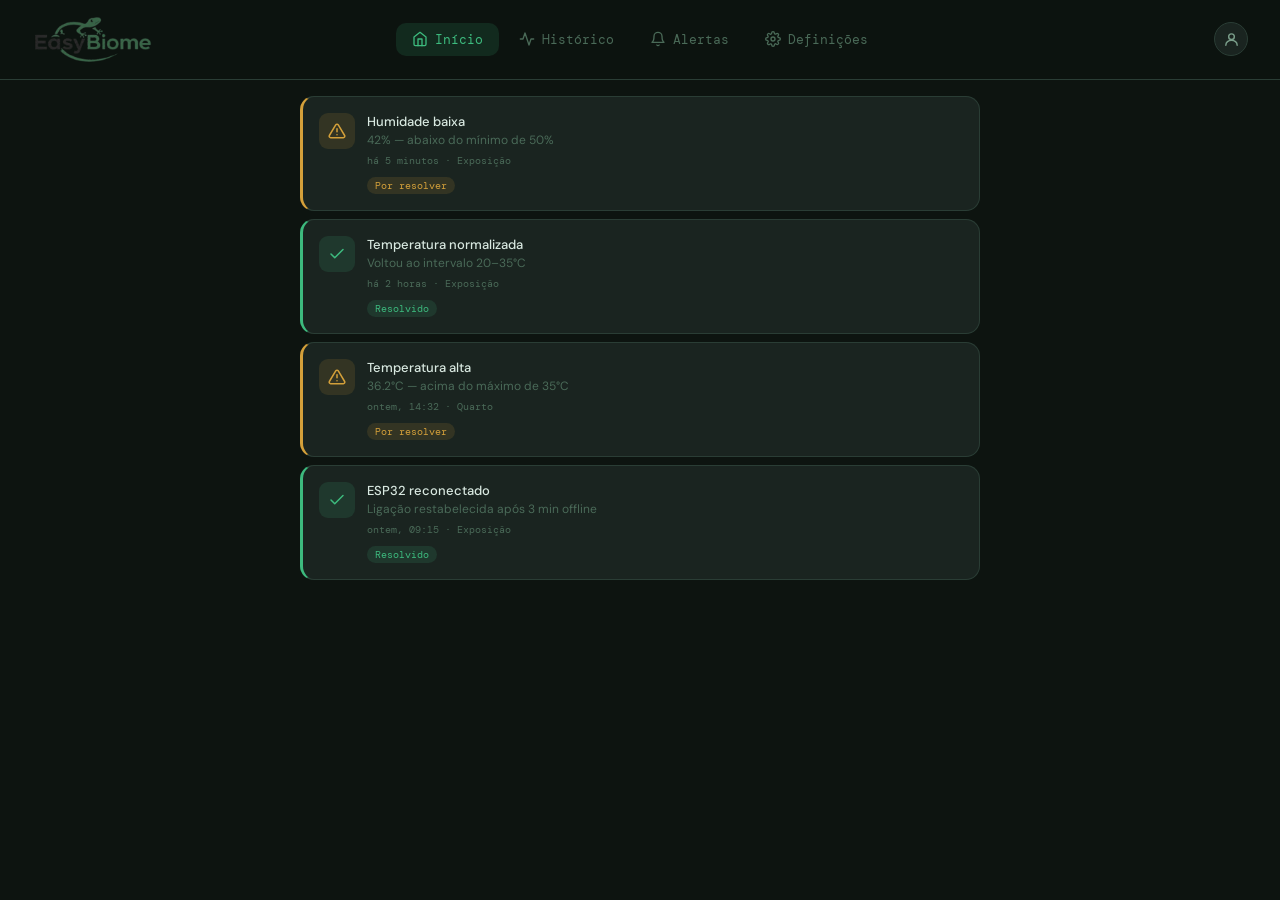
==== alertas.html @ 758a961c "top bar correta" ====
<!DOCTYPE html>
<html lang="pt">

<head>
  <meta charset="UTF-8" />
  <meta name="viewport" content="width=device-width, initial-scale=1.0, viewport-fit=cover" />
  <title>EasyBiome — Alertas</title>
  <link
    href="https://fonts.googleapis.com/css2?family=DM+Mono:wght@400;500&family=DM+Sans:ital,wght@0,300;0,400;0,500;1,300&display=swap"
    rel="stylesheet" />
  <link rel="stylesheet" href="css/style.css" />
</head>

<body>

  <nav class="desktop-topbar">
    <a class="top-logo" href="index.html">
      <div class="logo-box">
        <img src="imagens/logotipo.png" alt="EasyBiome Logo">
      </div>
    </a>
    <div class="desktop-topbar-links">
      <a class="desktop-nav-link active" href="index.html">
        <svg viewBox="0 0 24 24" fill="none" stroke="currentColor" stroke-width="2" stroke-linecap="round"
          stroke-linejoin="round">
          <path d="M3 9l9-7 9 7v11a2 2 0 0 1-2 2H5a2 2 0 0 1-2-2z" />
          <polyline points="9 22 9 12 15 12 15 22" />
        </svg>
        Início
      </a>
      <a class="desktop-nav-link" href="historico.html">
        <svg viewBox="0 0 24 24" fill="none" stroke="currentColor" stroke-width="2" stroke-linecap="round"
          stroke-linejoin="round">
          <polyline points="22 12 18 12 15 21 9 3 6 12 2 12" />
        </svg>
        Histórico
      </a>
      <a class="desktop-nav-link" href="alertas.html">
        <svg viewBox="0 0 24 24" fill="none" stroke="currentColor" stroke-width="2" stroke-linecap="round"
          stroke-linejoin="round">
          <path d="M18 8A6 6 0 0 0 6 8c0 7-3 9-3 9h18s-3-2-3-9" />
          <path d="M13.73 21a2 2 0 0 1-3.46 0" />
        </svg>
        Alertas
      </a>
      <a class="desktop-nav-link" href="definicoes.html">
        <svg viewBox="0 0 24 24" fill="none" stroke="currentColor" stroke-width="2" stroke-linecap="round"
          stroke-linejoin="round">
          <circle cx="12" cy="12" r="3" />
          <path
            d="M19.4 15a1.65 1.65 0 0 0 .33 1.82l.06.06a2 2 0 0 1-2.83 2.83l-.06-.06a1.65 1.65 0 0 0-1.82-.33 1.65 1.65 0 0 0-1 1.51V21a2 2 0 0 1-4 0v-.09A1.65 1.65 0 0 0 9 19.4a1.65 1.65 0 0 0-1.82.33l-.06.06a2 2 0 0 1-2.83-2.83l.06-.06A1.65 1.65 0 0 0 4.68 15a1.65 1.65 0 0 0-1.51-1H3a2 2 0 0 1 0-4h.09A1.65 1.65 0 0 0 4.6 9a1.65 1.65 0 0 0-.33-1.82l-.06-.06a2 2 0 0 1 2.83-2.83l.06.06A1.65 1.65 0 0 0 9 4.68a1.65 1.65 0 0 0 1-1.51V3a2 2 0 0 1 4 0v.09a1.65 1.65 0 0 0 1 1.51 1.65 1.65 0 0 0 1.82-.33l.06-.06a2 2 0 0 1 2.83 2.83l-.06.06A1.65 1.65 0 0 0 19.4 9a1.65 1.65 0 0 0 1.51 1H21a2 2 0 0 1 0 4h-.09a1.65 1.65 0 0 0-1.51 1z" />
        </svg>
        Definições
      </a>
    </div>
    <div class="icon-btn">
      <svg viewBox="0 0 24 24" fill="none" stroke="currentColor" stroke-width="2" stroke-linecap="round"
        stroke-linejoin="round">
        <circle cx="12" cy="8" r="4" />
        <path d="M4 20c0-4 3.6-7 8-7s8 3 8 7" />
      </svg>
    </div>
  </nav>

  <div class="page">
    <div class="top-bar">
      <a class="top-logo" href="index.html">
        <div class="logo-box">
          <img src="imagens/logotipo.png" alt="EasyBiome Logo">
        </div>
      </a>

      <div class="top-bar-title">EasyBiome</div>
      
      <button class="icon-btn" onclick="openTerrarioPicker()" aria-label="Trocar terrário">
        <svg viewBox="0 0 24 24" fill="none" stroke="currentColor" stroke-width="2" stroke-linecap="round"
          stroke-linejoin="round">
          <path d="M16 3h5v5M21 3l-7 7" />
          <path d="M8 21H3v-5M3 21l7-7" />
          <path d="M21 16v5h-5M21 21l-7-7" />
          <path d="M3 8V3h5M3 3l7 7" />
        </svg>
      </button>
    </div>

    <div class="alert-list">
      <div class="alert-row unread">
        <div class="alert-icon warn-bg"><svg viewBox="0 0 24 24" fill="none" stroke="currentColor" stroke-width="2"
            stroke-linecap="round" stroke-linejoin="round">
            <path d="M10.29 3.86L1.82 18a2 2 0 0 0 1.71 3h16.94a2 2 0 0 0 1.71-3L13.71 3.86a2 2 0 0 0-3.42 0z" />
            <line x1="12" y1="9" x2="12" y2="13" />
            <line x1="12" y1="17" x2="12.01" y2="17" />
          </svg></div>
        <div class="alert-body">
          <div class="alert-title">Humidade baixa</div>
          <div class="alert-desc">42% — abaixo do mínimo de 50%</div>
          <div class="alert-time">há 5 minutos · Exposição</div>
          <div style="margin-top:6px"><span class="alert-badge unresolved">Por resolver</span></div>
        </div>
      </div>
      <div class="alert-row ok">
        <div class="alert-icon ok-bg"><svg viewBox="0 0 24 24" fill="none" stroke="currentColor" stroke-width="2"
            stroke-linecap="round" stroke-linejoin="round">
            <polyline points="20 6 9 17 4 12" />
          </svg></div>
        <div class="alert-body">
          <div class="alert-title">Temperatura normalizada</div>
          <div class="alert-desc">Voltou ao intervalo 20–35°C</div>
          <div class="alert-time">há 2 horas · Exposição</div>
          <div style="margin-top:6px"><span class="alert-badge resolved">Resolvido</span></div>
        </div>
      </div>
      <div class="alert-row unread">
        <div class="alert-icon warn-bg"><svg viewBox="0 0 24 24" fill="none" stroke="currentColor" stroke-width="2"
            stroke-linecap="round" stroke-linejoin="round">
            <path d="M10.29 3.86L1.82 18a2 2 0 0 0 1.71 3h16.94a2 2 0 0 0 1.71-3L13.71 3.86a2 2 0 0 0-3.42 0z" />
            <line x1="12" y1="9" x2="12" y2="13" />
            <line x1="12" y1="17" x2="12.01" y2="17" />
          </svg></div>
        <div class="alert-body">
          <div class="alert-title">Temperatura alta</div>
          <div class="alert-desc">36.2°C — acima do máximo de 35°C</div>
          <div class="alert-time">ontem, 14:32 · Quarto</div>
          <div style="margin-top:6px"><span class="alert-badge unresolved">Por resolver</span></div>
        </div>
      </div>
      <div class="alert-row ok">
        <div class="alert-icon ok-bg"><svg viewBox="0 0 24 24" fill="none" stroke="currentColor" stroke-width="2"
            stroke-linecap="round" stroke-linejoin="round">
            <polyline points="20 6 9 17 4 12" />
          </svg></div>
        <div class="alert-body">
          <div class="alert-title">ESP32 reconectado</div>
          <div class="alert-desc">Ligação restabelecida após 3 min offline</div>
          <div class="alert-time">ontem, 09:15 · Exposição</div>
          <div style="margin-top:6px"><span class="alert-badge resolved">Resolvido</span></div>
        </div>
      </div>
    </div>
  </div>

  <!-- Picker bottom sheet (partilhado) -->
  <div class="picker-overlay" id="picker-overlay" onclick="closeTerrarioPicker(event)">
    <div class="picker-sheet">
      <div class="picker-handle"></div>
      <div class="sel-label" style="padding:0 0 12px">Os meus terrários</div>
      <div class="picker-list" id="picker-list"></div>
      <button class="picker-add" onclick="addTerrario()">
        <svg width="14" height="14" viewBox="0 0 24 24" fill="none" stroke="currentColor" stroke-width="2.5"
          stroke-linecap="round">
          <line x1="12" y1="5" x2="12" y2="19" />
          <line x1="5" y1="12" x2="19" y2="12" />
        </svg>
        Novo terrário
      </button>
    </div>
  </div>

  <nav class="bottom-nav">
    <a class="bnav-item" href="index.html">
      <svg viewBox="0 0 24 24" fill="none" stroke="currentColor" stroke-width="2" stroke-linecap="round"
        stroke-linejoin="round">
        <path d="M3 9l9-7 9 7v11a2 2 0 0 1-2 2H5a2 2 0 0 1-2-2z" />
        <polyline points="9 22 9 12 15 12 15 22" />
      </svg>
      Início
    </a>
    <a class="bnav-item" href="historico.html">
      <svg viewBox="0 0 24 24" fill="none" stroke="currentColor" stroke-width="2" stroke-linecap="round"
        stroke-linejoin="round">
        <polyline points="22 12 18 12 15 21 9 3 6 12 2 12" />
      </svg>
      Histórico
    </a>
    <a class="bnav-item active" href="alertas.html">
      <svg viewBox="0 0 24 24" fill="none" stroke="currentColor" stroke-width="2" stroke-linecap="round"
        stroke-linejoin="round">
        <path d="M18 8A6 6 0 0 0 6 8c0 7-3 9-3 9h18s-3-2-3-9" />
        <path d="M13.73 21a2 2 0 0 1-3.46 0" />
      </svg>
      Alertas
    </a>
    <a class="bnav-item" href="definicoes.html">
      <svg viewBox="0 0 24 24" fill="none" stroke="currentColor" stroke-width="2" stroke-linecap="round"
        stroke-linejoin="round">
        <circle cx="12" cy="12" r="3" />
        <path
          d="M19.4 15a1.65 1.65 0 0 0 .33 1.82l.06.06a2 2 0 0 1-2.83 2.83l-.06-.06a1.65 1.65 0 0 0-1.82-.33 1.65 1.65 0 0 0-1 1.51V21a2 2 0 0 1-4 0v-.09A1.65 1.65 0 0 0 9 19.4a1.65 1.65 0 0 0-1.82.33l-.06.06a2 2 0 0 1-2.83-2.83l.06-.06A1.65 1.65 0 0 0 4.68 15a1.65 1.65 0 0 0-1.51-1H3a2 2 0 0 1 0-4h.09A1.65 1.65 0 0 0 4.6 9a1.65 1.65 0 0 0-.33-1.82l-.06-.06a2 2 0 0 1 2.83-2.83l.06.06A1.65 1.65 0 0 0 9 4.68a1.65 1.65 0 0 0 1-1.51V3a2 2 0 0 1 4 0v.09a1.65 1.65 0 0 0 1 1.51 1.65 1.65 0 0 0 1.82-.33l.06-.06a2 2 0 0 1 2.83 2.83l-.06.06A1.65 1.65 0 0 0 19.4 9a1.65 1.65 0 0 0 1.51 1H21a2 2 0 0 1 0 4h-.09a1.65 1.65 0 0 0-1.51 1z" />
      </svg>
      Definições
    </a>
  </nav>

  <script src="js/terrarios.js"></script>
  <script src="js/picker.js"></script>
  <script src="js/alertas.js"></script>
</body>

</html>
---- css/style.css ----
:root {
  --bg: #0D1410;
  --bg2: #131A16;
  --panel: #1A2420;
  --panel2: #1F2D28;
  --border: #2A3D35;
  --green: #3DBA7E;
  --green-d: #1F6B47;
  --green-g: #3DBA7E22;
  --amber: #D4A03A;
  --red: #C05050;
  --text: #D8E8E0;
  --text2: #7A9E8A;
  --text3: #4A6A58;
  --mono: 'DM Mono', monospace;
  --sans: 'DM Sans', sans-serif;
  --r: 14px;
}

*,
*::before,
*::after {
  box-sizing: border-box;
  margin: 0;
  padding: 0;
}

html,
body {
  height: 100%;
}

body {
  background: var(--bg);
  color: var(--text);
  font-family: var(--sans);
  max-width: 480px;
  margin: 0 auto;
  display: flex;
  flex-direction: column;
  min-height: 100vh;
  overflow-x: hidden;
}

/* ── PAGE WRAPPER (replaces the old .view system) ── */
.page {
  display: flex;
  flex-direction: column;
  flex: 1;
  overflow-y: auto;
  padding-bottom: 80px;
}

/* ── NAV TOP ── */
.top-bar {
  display: flex;
  align-items: center;
  justify-content: space-between;
  padding: 1rem 1.25rem;
  position: sticky;
  top: 0;
  background: #0D1410EE;
  backdrop-filter: blur(10px);
  z-index: 50;
  border-bottom: 1px solid var(--border);
  flex-shrink: 0;
}


.top-bar-title {
  font-family: var(--mono);
  font-size: 14px;
  color: var(--text);
}

.top-logo {
  display: flex;
  align-items: center;
  gap: 10px;
  font-family: var(--mono);
  font-size: 17px;
  color: var(--text);
  text-decoration: none;
}

.logo-box {
  width: auto;
  /* Deixa a largura adaptar-se proporcionalmente */
  height: 32px;
  /* Define uma altura excelente para a barra do telemóvel */
  background: none;
  border-radius: 0;
  display: flex;
  align-items: center;
  justify-content: center;
}

.logo-box img {
  width: 100%;
  height: 100%;
  object-fit: contain;
}

.logo-box svg {
  width: 16px;
  height: 16px;
  color: #0D1410;
}

.icon-btn {
  width: 34px;
  height: 34px;
  border-radius: 50%;
  background: var(--panel);
  border: 1px solid var(--border);
  display: flex;
  align-items: center;
  justify-content: center;
  cursor: pointer;
}

.icon-btn svg {
  width: 17px;
  height: 17px;
  color: var(--text2);
}

.desktop-topbar {
  display: none;
}

/* ── BOTTOM NAV ── */
.bottom-nav {
  position: fixed;
  bottom: 0;
  left: 50%;
  transform: translateX(-50%);
  width: 100%;
  max-width: 480px;
  background: #0D1410F5;
  backdrop-filter: blur(14px);
  border-top: 1px solid var(--border);
  display: flex;
  padding: 0.4rem 0 calc(0.5rem + env(safe-area-inset-bottom));
  z-index: 100;
}

.bnav-item {
  flex: 1;
  display: flex;
  flex-direction: column;
  align-items: center;
  gap: 3px;
  padding: 6px 0;
  cursor: pointer;
  color: var(--text3);
  font-size: 10px;
  font-family: var(--mono);
  border: none;
  background: none;
  transition: color .15s;
  text-decoration: none;
}

.bnav-item svg {
  width: 22px;
  height: 22px;
}

.bnav-item.active {
  color: var(--green);
}

/* ══════════════════════════════
   HOME PAGE (index.html)
══════════════════════════════ */

/* Terrário hero card */
.terrario-hero {
  position: relative;
  margin: 1.1rem 1.25rem 0;
  height: 150px;
  border-radius: var(--r);
  overflow: hidden;
  border: 1px solid var(--border);
  cursor: pointer;
}

.terrario-hero-img {
  width: 100%;
  height: 100%;
  object-fit: cover;
  display: block;
}

.terrario-hero-overlay {
  position: absolute;
  inset: 0;
  background: linear-gradient(180deg, #0D141000 30%, #0D1410CC 100%);
}

.terrario-hero-content {
  position: absolute;
  left: 14px;
  bottom: 12px;
}

.terrario-hero-name {
  font-size: 19px;
  font-weight: 500;
  color: #fff;
  text-shadow: 0 1px 4px rgba(0, 0, 0, .4);
}

.terrario-hero-meta {
  font-family: var(--mono);
  font-size: 11px;
  color: #D8E8E0CC;
  margin-top: 2px;
  display: flex;
  align-items: center;
  gap: 5px;
}

.terrario-hero-switch {
  position: absolute;
  top: 10px;
  right: 10px;
  width: 34px;
  height: 34px;
  border-radius: 50%;
  background: #0D1410AA;
  backdrop-filter: blur(6px);
  border: 1px solid #3D4A4288;
  display: flex;
  align-items: center;
  justify-content: center;
  cursor: pointer;
}

.terrario-hero-switch svg {
  width: 16px;
  height: 16px;
  color: #fff;
}

/* Picker bottom sheet */
.picker-overlay {
  position: fixed;
  inset: 0;
  background: rgba(0, 0, 0, .55);
  z-index: 200;
  display: none;
  align-items: flex-end;
  justify-content: center;
}

.picker-overlay.open {
  display: flex;
}

.picker-sheet {
  width: 100%;
  max-width: 480px;
  background: var(--panel2);
  border: 1px solid var(--border);
  border-radius: 20px 20px 0 0;
  padding: 0.75rem 1.25rem calc(1.25rem + env(safe-area-inset-bottom));
  animation: slideUp .2s ease-out;
}

@keyframes slideUp {
  from {
    transform: translateY(100%);
  }

  to {
    transform: translateY(0);
  }
}

.picker-handle {
  width: 36px;
  height: 4px;
  background: var(--border);
  border-radius: 99px;
  margin: 0 auto 14px;
}

.picker-list {
  display: flex;
  flex-direction: column;
  gap: 8px;
}

.picker-item {
  display: flex;
  align-items: center;
  gap: 12px;
  padding: .6rem;
  border-radius: 12px;
  cursor: pointer;
  border: 1px solid transparent;
}

.picker-item.active {
  background: var(--green-g);
  border-color: var(--green-d);
}

.picker-item img {
  width: 44px;
  height: 44px;
  border-radius: 9px;
  object-fit: cover;
  flex-shrink: 0;
}

.picker-item-name {
  font-size: 14px;
  color: var(--text);
}

.picker-item-sub {
  font-size: 11px;
  color: var(--text3);
  margin-top: 1px;
}

.picker-check {
  margin-left: auto;
  width: 18px;
  height: 18px;
  color: var(--green);
  flex-shrink: 0;
}

.picker-add {
  width: 100%;
  margin-top: 14px;
  padding: .8rem;
  background: var(--bg2);
  border: 1px dashed var(--border);
  border-radius: 12px;
  color: var(--text3);
  font-family: var(--mono);
  font-size: 13px;
  display: flex;
  align-items: center;
  justify-content: center;
  gap: 6px;
  cursor: pointer;
}

.sel-label {
  font-family: var(--mono);
  font-size: 10px;
  color: var(--text3);
  letter-spacing: .08em;
  text-transform: uppercase;
}

/* Metrics */
.metrics {
  display: grid;
  grid-template-columns: 1fr 1fr;
  gap: 10px;
  padding: 1rem 1.25rem 0;
}

.m-card {
  background: var(--panel);
  border: 1px solid var(--border);
  border-radius: var(--r);
  padding: 1rem;
}

.m-card.warn-border {
  border-color: var(--amber);
}

.m-lbl {
  display: flex;
  align-items: center;
  gap: 5px;
  font-family: var(--mono);
  font-size: 10px;
  color: var(--text3);
  text-transform: uppercase;
  letter-spacing: .07em;
  margin-bottom: 8px;
}

.m-lbl svg {
  width: 12px;
  height: 12px;
}

.m-val {
  font-family: var(--mono);
  font-size: 30px;
  font-weight: 500;
  line-height: 1;
}

.m-val .unit {
  font-size: 13px;
  font-weight: 400;
  color: var(--text3);
}

.m-val.ok {
  color: var(--green);
}

.m-val.warn {
  color: var(--amber);
}

.m-hint {
  font-size: 11px;
  color: var(--text3);
  margin-top: 4px;
}

.m-hint.warn {
  color: var(--amber);
}

/* Devices */
.sec-header {
  padding: 1.25rem 1.25rem 0.5rem;
  font-family: var(--mono);
  font-size: 10px;
  color: var(--text3);
  text-transform: uppercase;
  letter-spacing: .08em;
}

.devices {
  display: flex;
  flex-direction: column;
  gap: 8px;
  padding: 0 1.25rem;
}

.dev-row {
  background: var(--panel);
  border: 1px solid var(--border);
  border-radius: var(--r);
  padding: 1rem 1.1rem;
  display: flex;
  align-items: center;
  gap: 12px;
}

.dev-icon {
  width: 40px;
  height: 40px;
  border-radius: 10px;
  background: var(--bg2);
  border: 1px solid var(--border);
  display: flex;
  align-items: center;
  justify-content: center;
  flex-shrink: 0;
}

.dev-icon svg {
  width: 20px;
  height: 20px;
  color: var(--text3);
}

.dev-icon.on {
  background: var(--green-g);
  border-color: var(--green-d);
}

.dev-icon.on svg {
  color: var(--green);
}

.dev-info {
  flex: 1;
}

.dev-name {
  font-size: 14px;
  color: var(--text);
}

.dev-sub {
  font-size: 12px;
  color: var(--text3);
  margin-top: 2px;
}

.toggle {
  width: 44px;
  height: 26px;
  border-radius: 13px;
  background: var(--bg2);
  border: 1px solid var(--border);
  cursor: pointer;
  position: relative;
  transition: background .2s, border-color .2s;
  flex-shrink: 0;
  -webkit-appearance: none;
  appearance: none;
}

.toggle::after {
  content: '';
  position: absolute;
  width: 18px;
  height: 18px;
  border-radius: 50%;
  background: var(--text3);
  top: 3px;
  left: 3px;
  transition: transform .2s, background .2s;
}

.toggle.on {
  background: var(--green);
  border-color: var(--green);
}

.toggle.on::after {
  transform: translateX(18px);
  background: #0D1410;
}

/* ══════════════════════════════
   HISTÓRICO PAGE (historico.html)
══════════════════════════════ */
.hist-filters {
  display: flex;
  gap: 8px;
  padding: 1rem 1.25rem 0;
  overflow-x: auto;
  scrollbar-width: none;
}

.hist-filters::-webkit-scrollbar {
  display: none;
}

.filter-chip {
  padding: 6px 14px;
  border-radius: 99px;
  background: var(--panel);
  border: 1px solid var(--border);
  font-size: 12px;
  color: var(--text2);
  cursor: pointer;
  white-space: nowrap;
  font-family: var(--mono);
  flex-shrink: 0;
}

.filter-chip.active {
  background: var(--green-g);
  border-color: var(--green);
  color: var(--green);
}

.chart-card {
  margin: 1rem 1.25rem 0;
  background: var(--panel);
  border: 1px solid var(--border);
  border-radius: var(--r);
  padding: 1rem;
}

.chart-title {
  font-family: var(--mono);
  font-size: 11px;
  color: var(--text3);
  margin-bottom: 12px;
  display: flex;
  justify-content: space-between;
}

.chart-wrap {
  position: relative;
  height: 120px;
}

canvas {
  width: 100% !important;
}

.hist-list {
  padding: 1rem 1.25rem 0;
  display: flex;
  flex-direction: column;
  gap: 8px;
}

.hist-row {
  background: var(--panel);
  border: 1px solid var(--border);
  border-radius: var(--r);
  padding: .9rem 1rem;
  display: flex;
  align-items: center;
  justify-content: space-between;
}

.hist-time {
  font-family: var(--mono);
  font-size: 11px;
  color: var(--text3);
}

.hist-vals {
  display: flex;
  gap: 14px;
}

.hist-val {
  font-family: var(--mono);
  font-size: 13px;
}

.hist-val.ok {
  color: var(--green);
}

.hist-val.warn {
  color: var(--amber);
}

/* ══════════════════════════════
   ALERTAS PAGE (alertas.html)
══════════════════════════════ */
.alert-list {
  padding: 1rem 1.25rem 0;
  display: flex;
  flex-direction: column;
  gap: 8px;
}

.alert-row {
  background: var(--panel);
  border: 1px solid var(--border);
  border-radius: var(--r);
  padding: 1rem;
  display: flex;
  gap: 12px;
  align-items: flex-start;
}

.alert-row.unread {
  border-left: 3px solid var(--amber);
}

.alert-row.ok {
  border-left: 3px solid var(--green);
}

.alert-icon {
  width: 36px;
  height: 36px;
  border-radius: 9px;
  display: flex;
  align-items: center;
  justify-content: center;
  flex-shrink: 0;
}

.alert-icon.warn-bg {
  background: #D4A03A22;
}

.alert-icon.ok-bg {
  background: var(--green-g);
}

.alert-icon svg {
  width: 18px;
  height: 18px;
}

.alert-icon.warn-bg svg {
  color: var(--amber);
}

.alert-icon.ok-bg svg {
  color: var(--green);
}

.alert-body {
  flex: 1;
}

.alert-title {
  font-size: 13px;
  color: var(--text);
  font-weight: 500;
}

.alert-desc {
  font-size: 12px;
  color: var(--text3);
  margin-top: 2px;
}

.alert-time {
  font-family: var(--mono);
  font-size: 10px;
  color: var(--text3);
  margin-top: 6px;
}

.alert-badge {
  display: inline-block;
  font-size: 10px;
  padding: 2px 8px;
  border-radius: 99px;
  font-family: var(--mono);
}

.alert-badge.unresolved {
  background: #D4A03A22;
  color: var(--amber);
}

.alert-badge.resolved {
  background: var(--green-g);
  color: var(--green);
}

.empty-state {
  text-align: center;
  padding: 3rem 1.25rem;
  color: var(--text3);
  font-size: 14px;
}

.empty-state svg {
  width: 48px;
  height: 48px;
  margin: 0 auto 1rem;
  display: block;
  color: var(--text3);
  opacity: .4;
}

/* ══════════════════════════════
   DEFINIÇÕES PAGE (definicoes.html)
══════════════════════════════ */
.settings-section {
  padding: 1.25rem 1.25rem 0;
}

.settings-section-title {
  font-family: var(--mono);
  font-size: 10px;
  color: var(--text3);
  text-transform: uppercase;
  letter-spacing: .08em;
  margin-bottom: 8px;
}

.settings-group {
  background: var(--panel);
  border: 1px solid var(--border);
  border-radius: var(--r);
  overflow: hidden;
}

.settings-row {
  display: flex;
  align-items: center;
  justify-content: space-between;
  padding: .9rem 1rem;
  border-bottom: 1px solid var(--border);
  gap: 12px;
}

.settings-row:last-child {
  border-bottom: none;
}

.settings-row-left {
  display: flex;
  align-items: center;
  gap: 10px;
}

.settings-row-icon {
  width: 32px;
  height: 32px;
  border-radius: 8px;
  background: var(--bg2);
  border: 1px solid var(--border);
  display: flex;
  align-items: center;
  justify-content: center;
  flex-shrink: 0;
}

.settings-row-icon svg {
  width: 16px;
  height: 16px;
  color: var(--text2);
}

.settings-row-name {
  font-size: 14px;
  color: var(--text);
}

.settings-row-sub {
  font-size: 12px;
  color: var(--text3);
  margin-top: 1px;
}

.settings-chevron svg {
  width: 16px;
  height: 16px;
  color: var(--text3);
}

.settings-val {
  font-family: var(--mono);
  font-size: 13px;
  color: var(--text2);
}

.profile-card {
  margin: 1rem 1.25rem 0;
  background: var(--panel);
  border: 1px solid var(--border);
  border-radius: var(--r);
  padding: 1.25rem;
  display: flex;
  align-items: center;
  gap: 14px;
}

.profile-avatar {
  width: 52px;
  height: 52px;
  border-radius: 50%;
  background: var(--green-g);
  border: 2px solid var(--green-d);
  display: flex;
  align-items: center;
  justify-content: center;
  flex-shrink: 0;
}

.profile-avatar svg {
  width: 26px;
  height: 26px;
  color: var(--green);
}

.profile-name {
  font-size: 16px;
  font-weight: 500;
  color: var(--text);
}

.profile-email {
  font-size: 12px;
  color: var(--text3);
  margin-top: 2px;
}

.profile-edit {
  margin-left: auto;
  font-family: var(--mono);
  font-size: 12px;
  color: var(--green);
  cursor: pointer;
}

/* ══════════════════════════════
   RESPONSIVIDADE PARA PC
   Em ecrãs largos a navegação passa para uma barra
   horizontal no topo (logo | links | perfil), e o
   top-bar de cada página deixa de aparecer.
══════════════════════════════ */
@media (min-width: 820px) {
  body {
    max-width: none;
  }

  /* A bottom-nav some; vai ser substituída pela top-bar */
  .bottom-nav {
    display: none;
  }

  .desktop-topbar {
    display: flex;
  }

  @media (min-width: 820px) {
    body {
      max-width: none;
    }

    /* ... outras regras que já lá tens ... */

    .desktop-topbar {
      display: flex;
    }

    /* ADICIONA ESTA REGRA AQUI DENTRO: */
    .logo-box {
      height: 50px;
      /* O logo fica maior apenas no computador */
    }

    /* ... resto do teu código @media ... */
  }

  /* Barra superior única e fixa, partilhada por todas as páginas */
  .desktop-topbar {
    display: flex;
    align-items: center;
    justify-content: space-between;
    padding: 0.9rem 2rem;
    position: sticky;
    top: 0;
    z-index: 100;
    background: #0D1410EE;
    backdrop-filter: blur(10px);
    border-bottom: 1px solid var(--border);
  }

  .desktop-topbar-links {
    display: flex;
    gap: 4px;
    position: absolute;
    left: 50%;
    transform: translateX(-50%);
  }

  .desktop-nav-link {
    display: flex;
    align-items: center;
    gap: 7px;
    padding: 8px 16px;
    border-radius: 10px;
    font-family: var(--mono);
    font-size: 13px;
    color: var(--text3);
    text-decoration: none;
    transition: color .15s, background .15s;
  }

  .desktop-nav-link svg {
    width: 16px;
    height: 16px;
  }

  .desktop-nav-link:hover {
    color: var(--text2);
    background: var(--panel);
  }

  .desktop-nav-link.active {
    color: var(--green);
    background: var(--green-g);
  }

  /* Esconder o top-bar mobile de cada página (já não faz sentido com a navbar acima) */
  .page>.top-bar {
    display: none;
  }

  /* Conteúdo principal centrado com largura confortável de leitura */
  .page {
    padding-bottom: 3rem;
    align-items: center;
  }

  .page>*:not(.top-bar) {
    width: 100%;
    max-width: 720px;
  }

  /* Re-flow do conteúdo da home */
  .terrario-hero {
    margin: 1.75rem auto 0;
    height: 220px;
  }

  .metrics {
    grid-template-columns: 1fr 1fr;
    max-width: 720px;
    margin: 1.25rem auto 0;
    gap: 14px;
  }

  .m-val {
    font-size: 36px;
  }

  .sec-header,
  .devices,
  .hist-filters,
  .hist-list,
  .chart-card,
  .alert-list,
  .settings-section {
    margin-left: auto;
    margin-right: auto;
    max-width: 720px;
    width: 100%;
  }

  .devices {
    display: grid;
    grid-template-columns: 1fr 1fr;
    gap: 10px;
  }

  .chart-card {
    margin-top: 1rem;
  }

  .chart-wrap {
    height: 160px;
  }

  /* Picker sheet deixa de ser bottom-sheet e passa a modal centrado */
  .picker-overlay {
    align-items: center;
  }

  .picker-sheet {
    width: 420px;
    max-width: 420px;
    border-radius: 16px;
    animation: fadeScale .15s ease-out;
  }

  @keyframes fadeScale {
    from {
      opacity: 0;
      transform: scale(.97);
    }

    to {
      opacity: 1;
      transform: scale(1);
    }
  }

  .profile-card {
    margin: 1.5rem auto 0;
    max-width: 720px;
  }
}

@media (min-width: 1100px) {
  .devices {
    grid-template-columns: 1fr 1fr 1fr;
  }
}
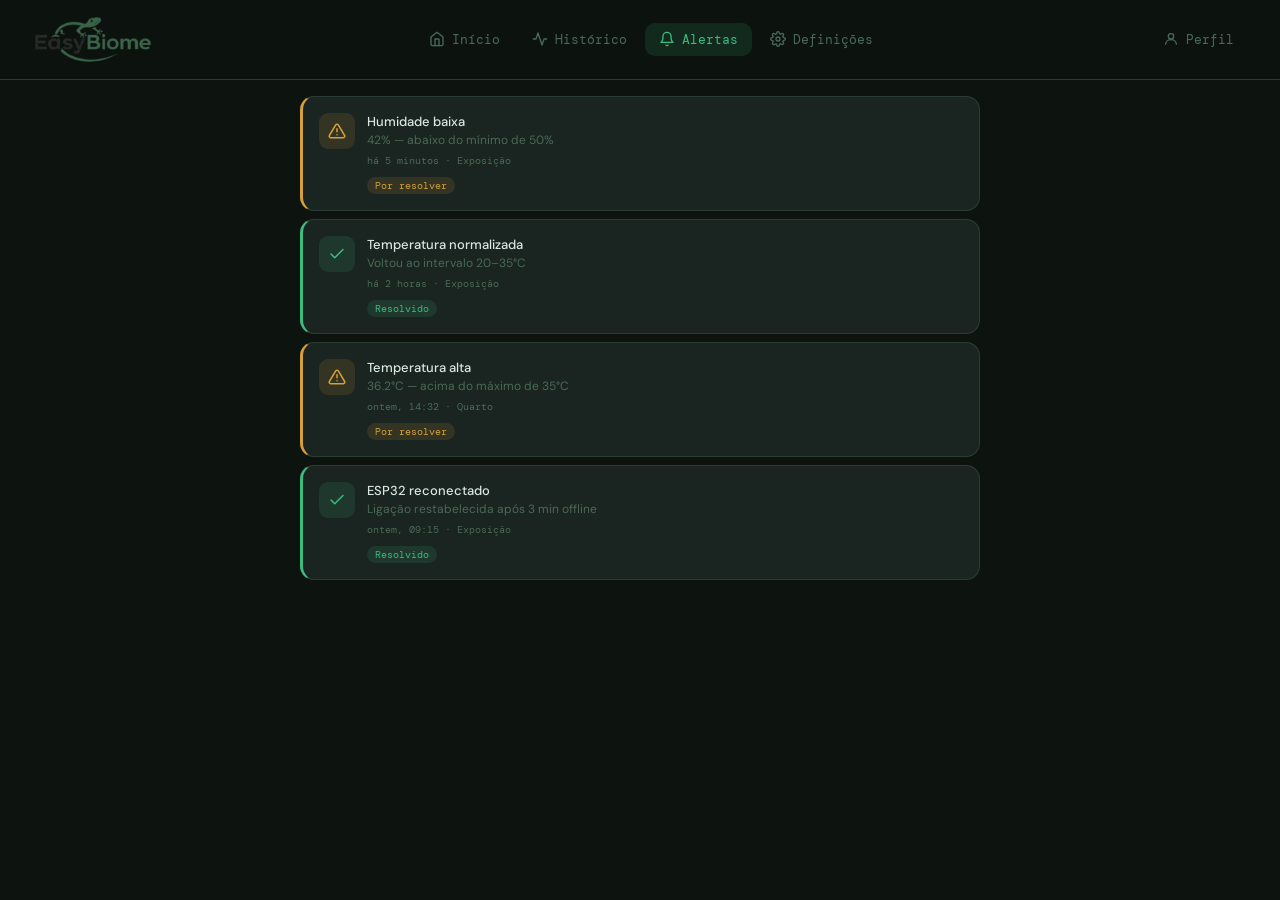
==== commit 7232d0a8: "Correção Página Perfil" ====
--- a/alertas.html
+++ b/alertas.html
@@ -20,7 +20,7 @@
       </div>
     </a>
     <div class="desktop-topbar-links">
-      <a class="desktop-nav-link active" href="index.html">
+      <a class="desktop-nav-link" href="index.html">
         <svg viewBox="0 0 24 24" fill="none" stroke="currentColor" stroke-width="2" stroke-linecap="round"
           stroke-linejoin="round">
           <path d="M3 9l9-7 9 7v11a2 2 0 0 1-2 2H5a2 2 0 0 1-2-2z" />
@@ -53,13 +53,14 @@
         Definições
       </a>
     </div>
-    <div class="icon-btn">
+    <a class="desktop-nav-link" href="profile.html">
       <svg viewBox="0 0 24 24" fill="none" stroke="currentColor" stroke-width="2" stroke-linecap="round"
         stroke-linejoin="round">
         <circle cx="12" cy="8" r="4" />
         <path d="M4 20c0-4 3.6-7 8-7s8 3 8 7" />
       </svg>
-    </div>
+      Perfil
+    </a>
   </nav>
 
   <div class="page">
@@ -193,6 +194,7 @@
 
   <script src="js/terrarios.js"></script>
   <script src="js/picker.js"></script>
+  <script src="js/nav.js"></script>
   <script src="js/alertas.js"></script>
 </body>
 
--- a/css/style.css
+++ b/css/style.css
@@ -42,6 +42,21 @@
   overflow-x: hidden;
 }
 
+/* A partir do telemóvel grande até ao breakpoint de desktop,
+   a app deixa de ficar fixa a 480px e estica-se com o ecrã,
+   para tablets (iPad em retrato/paisagem) não ficarem com
+   uma faixa de 480px rodeada de fundo vazio. */
+@media (min-width: 540px) {
+  body {
+    max-width: 700px;
+  }
+}
+@media (min-width: 900px) {
+  body {
+    max-width: 880px;
+  }
+}
+
 /* ── PAGE WRAPPER (replaces the old .view system) ── */
 .page {
   display: flex;
@@ -117,6 +132,8 @@
   align-items: center;
   justify-content: center;
   cursor: pointer;
+  color: inherit;
+  text-decoration: none;
 }
 
 .icon-btn svg {
@@ -144,6 +161,12 @@
   padding: 0.4rem 0 calc(0.5rem + env(safe-area-inset-bottom));
   z-index: 100;
 }
+@media (min-width: 540px) {
+  .bottom-nav { max-width: 700px; }
+}
+@media (min-width: 900px) {
+  .bottom-nav { max-width: 880px; }
+}
 
 .bnav-item {
   flex: 1;
@@ -268,6 +291,9 @@
   padding: 0.75rem 1.25rem calc(1.25rem + env(safe-area-inset-bottom));
   animation: slideUp .2s ease-out;
 }
+@media (min-width: 540px) {
+  .picker-sheet { max-width: 480px; }
+}
 
 @keyframes slideUp {
   from {
@@ -875,10 +901,193 @@
 
 .profile-edit {
   margin-left: auto;
+  display: inline-flex;
+  align-items: center;
+  justify-content: center;
+  min-height: 34px;
+  padding: 0 .9rem;
+  border-radius: 999px;
+  border: 1px solid var(--green-d);
+  background: var(--green-g);
   font-family: var(--mono);
   font-size: 12px;
   color: var(--green);
-  cursor: pointer;
+  text-decoration: none;
+  white-space: nowrap;
+}
+
+.profile-edit:hover {
+  background: #3DBA7E2F;
+}
+
+.profile-hero {
+  margin: 1rem 1.25rem 0;
+  padding: 1.25rem;
+  border-radius: var(--r);
+  border: 1px solid var(--border);
+  background: linear-gradient(180deg, #1F2D28 0%, #17211C 100%);
+}
+
+.profile-hero-head {
+  display: flex;
+  align-items: center;
+  gap: 14px;
+}
+
+.profile-hero-avatar {
+  width: 64px;
+  height: 64px;
+  border-radius: 50%;
+  background: radial-gradient(circle at 30% 30%, #4DE79D 0%, #2F8E61 100%);
+  border: 2px solid var(--green-d);
+  display: flex;
+  align-items: center;
+  justify-content: center;
+  flex-shrink: 0;
+}
+
+.profile-hero-avatar svg {
+  width: 32px;
+  height: 32px;
+  color: #0D1410;
+}
+
+.profile-hero-name {
+  font-size: 24px;
+  font-weight: 500;
+  color: var(--text);
+  line-height: 1.05;
+}
+
+.profile-hero-role {
+  margin-top: 4px;
+  font-family: var(--mono);
+  font-size: 11px;
+  letter-spacing: .08em;
+  text-transform: uppercase;
+  color: var(--green);
+}
+
+.profile-hero-email {
+  margin-top: 8px;
+  color: var(--text2);
+  font-size: 13px;
+}
+
+.profile-hero-actions {
+  display: flex;
+  flex-wrap: wrap;
+  gap: 8px;
+  margin-top: 1rem;
+}
+
+.profile-action {
+  display: inline-flex;
+  align-items: center;
+  justify-content: center;
+  gap: 8px;
+  min-height: 38px;
+  padding: 0 1rem;
+  border-radius: 12px;
+  border: 1px solid var(--border);
+  background: var(--panel);
+  color: var(--text);
+  text-decoration: none;
+  font-family: var(--mono);
+  font-size: 12px;
+}
+
+.profile-action.primary {
+  background: var(--green-g);
+  border-color: var(--green-d);
+  color: var(--green);
+}
+
+.profile-stats {
+  display: grid;
+  grid-template-columns: repeat(2, 1fr);
+  gap: 10px;
+  margin: 1rem 1.25rem 0;
+}
+
+.profile-stat {
+  background: var(--panel);
+  border: 1px solid var(--border);
+  border-radius: var(--r);
+  padding: 1rem;
+}
+
+.profile-stat-value {
+  font-size: 24px;
+  font-weight: 500;
+  color: var(--text);
+}
+
+.profile-stat-label {
+  margin-top: 4px;
+  font-family: var(--mono);
+  font-size: 10px;
+  color: var(--text3);
+  text-transform: uppercase;
+  letter-spacing: .08em;
+}
+
+.profile-section-note {
+  margin-top: 4px;
+  color: var(--text3);
+  font-size: 13px;
+}
+
+.profile-info-grid {
+  display: grid;
+  grid-template-columns: 1fr;
+  gap: 10px;
+}
+
+.profile-info-item {
+  background: var(--bg2);
+  border: 1px solid var(--border);
+  border-radius: 12px;
+  padding: .9rem 1rem;
+}
+
+.profile-info-label {
+  font-family: var(--mono);
+  font-size: 10px;
+  text-transform: uppercase;
+  letter-spacing: .08em;
+  color: var(--text3);
+}
+
+.profile-info-value {
+  margin-top: 5px;
+  font-size: 14px;
+  color: var(--text);
+}
+
+.profile-chip-row {
+  display: flex;
+  flex-wrap: wrap;
+  gap: 8px;
+  margin-top: .9rem;
+}
+
+.profile-chip {
+  display: inline-flex;
+  align-items: center;
+  gap: 6px;
+  padding: 6px 10px;
+  border-radius: 999px;
+  border: 1px solid var(--border);
+  background: var(--bg2);
+  color: var(--text2);
+  font-family: var(--mono);
+  font-size: 11px;
+}
+
+.profile-chip strong {
+  color: var(--text);
+  font-weight: 500;
 }
 
 /* ══════════════════════════════
@@ -887,7 +1096,7 @@
    horizontal no topo (logo | links | perfil), e o
    top-bar de cada página deixa de aparecer.
 ══════════════════════════════ */
-@media (min-width: 820px) {
+@media (min-width: 1180px) {
   body {
     max-width: none;
   }
@@ -901,24 +1110,9 @@
     display: flex;
   }
 
-  @media (min-width: 820px) {
-    body {
-      max-width: none;
-    }
-
-    /* ... outras regras que já lá tens ... */
-
-    .desktop-topbar {
-      display: flex;
-    }
-
-    /* ADICIONA ESTA REGRA AQUI DENTRO: */
-    .logo-box {
-      height: 50px;
-      /* O logo fica maior apenas no computador */
-    }
-
-    /* ... resto do teu código @media ... */
+  /* O logo fica maior apenas no computador */
+  .logo-box {
+    height: 50px;
   }
 
   /* Barra superior única e fixa, partilhada por todas as páginas */
@@ -926,6 +1120,7 @@
     display: flex;
     align-items: center;
     justify-content: space-between;
+    gap: 16px;
     padding: 0.9rem 2rem;
     position: sticky;
     top: 0;
@@ -938,21 +1133,22 @@
   .desktop-topbar-links {
     display: flex;
     gap: 4px;
-    position: absolute;
-    left: 50%;
-    transform: translateX(-50%);
+    flex: 1;
+    justify-content: center;
+    min-width: 0;
   }
 
   .desktop-nav-link {
     display: flex;
     align-items: center;
     gap: 7px;
-    padding: 8px 16px;
+    padding: 8px 14px;
     border-radius: 10px;
     font-family: var(--mono);
     font-size: 13px;
     color: var(--text3);
     text-decoration: none;
+    white-space: nowrap;
     transition: color .15s, background .15s;
   }
 
@@ -1061,8 +1257,53 @@
   }
 }
 
-@media (min-width: 1100px) {
+@media (min-width: 1280px) {
   .devices {
     grid-template-columns: 1fr 1fr 1fr;
   }
+}
+
+/* ══════════════════════════════
+   RESPONSIVIDADE PARA TABLET
+   Entre o telemóvel e o desktop (540px–1180px) a app continua
+   a usar a navegação inferior e o cabeçalho mobile, mas com
+   mais espaço aproveitado: mais colunas, hero maior, fontes
+   ligeiramente maiores.
+══════════════════════════════ */
+@media (min-width: 540px) and (max-width: 1179px) {
+  .terrario-hero {
+    height: 200px;
+  }
+
+  .metrics {
+    gap: 14px;
+  }
+
+  .m-val {
+    font-size: 34px;
+  }
+
+  .devices {
+    display: grid;
+    grid-template-columns: 1fr 1fr;
+    gap: 10px;
+  }
+
+  .chart-wrap {
+    height: 150px;
+  }
+
+  .profile-card {
+    padding: 1.5rem;
+  }
+}
+
+@media (min-width: 900px) and (max-width: 1179px) {
+  .devices {
+    grid-template-columns: 1fr 1fr 1fr;
+  }
+
+  .terrario-hero {
+    height: 240px;
+  }
 }
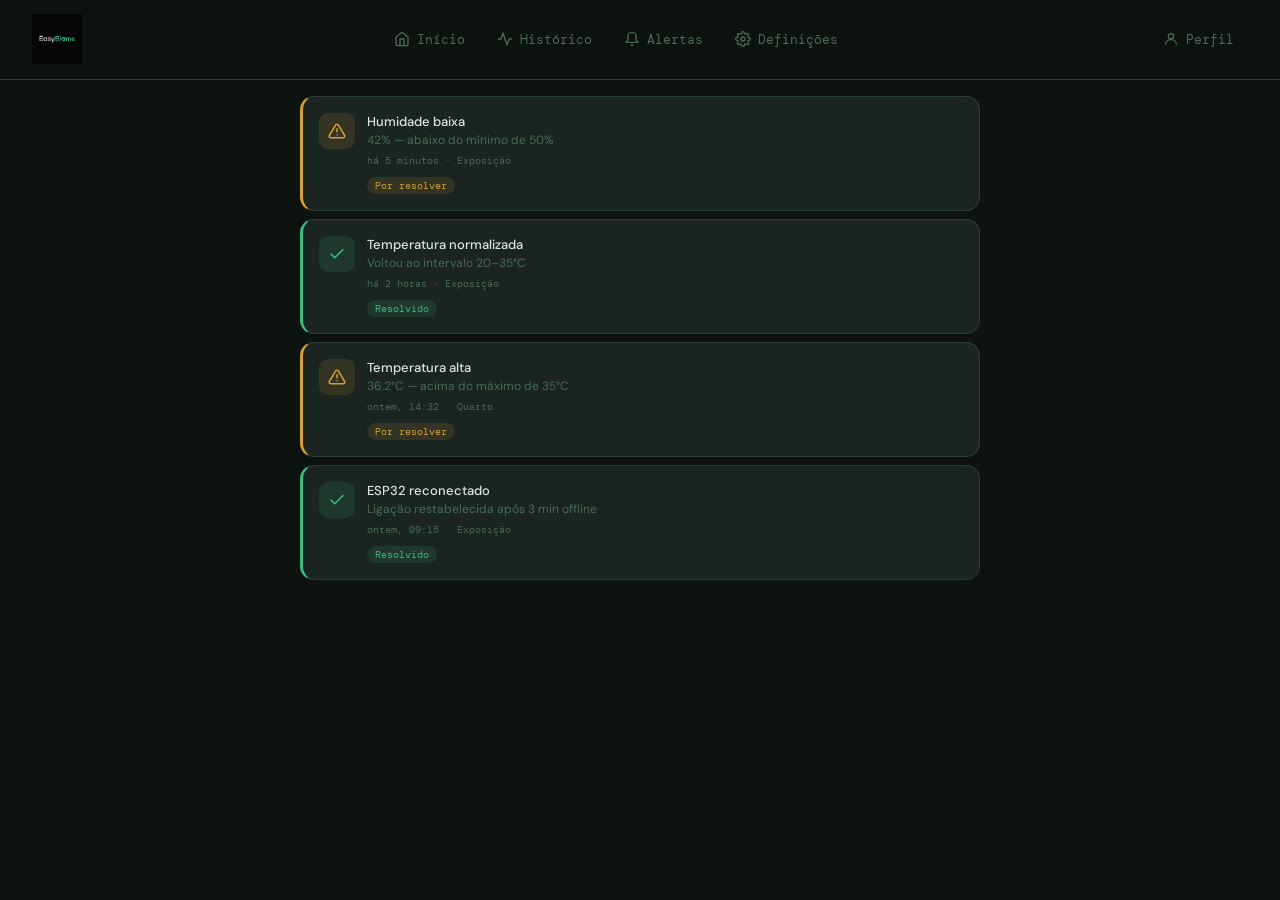
==== commit 0852d56c: "página para Header" ====
--- a/alertas.html
+++ b/alertas.html
@@ -13,55 +13,7 @@
 
 <body>
 
-  <nav class="desktop-topbar">
-    <a class="top-logo" href="index.html">
-      <div class="logo-box">
-        <img src="imagens/logotipo.png" alt="EasyBiome Logo">
-      </div>
-    </a>
-    <div class="desktop-topbar-links">
-      <a class="desktop-nav-link" href="index.html">
-        <svg viewBox="0 0 24 24" fill="none" stroke="currentColor" stroke-width="2" stroke-linecap="round"
-          stroke-linejoin="round">
-          <path d="M3 9l9-7 9 7v11a2 2 0 0 1-2 2H5a2 2 0 0 1-2-2z" />
-          <polyline points="9 22 9 12 15 12 15 22" />
-        </svg>
-        Início
-      </a>
-      <a class="desktop-nav-link" href="historico.html">
-        <svg viewBox="0 0 24 24" fill="none" stroke="currentColor" stroke-width="2" stroke-linecap="round"
-          stroke-linejoin="round">
-          <polyline points="22 12 18 12 15 21 9 3 6 12 2 12" />
-        </svg>
-        Histórico
-      </a>
-      <a class="desktop-nav-link" href="alertas.html">
-        <svg viewBox="0 0 24 24" fill="none" stroke="currentColor" stroke-width="2" stroke-linecap="round"
-          stroke-linejoin="round">
-          <path d="M18 8A6 6 0 0 0 6 8c0 7-3 9-3 9h18s-3-2-3-9" />
-          <path d="M13.73 21a2 2 0 0 1-3.46 0" />
-        </svg>
-        Alertas
-      </a>
-      <a class="desktop-nav-link" href="definicoes.html">
-        <svg viewBox="0 0 24 24" fill="none" stroke="currentColor" stroke-width="2" stroke-linecap="round"
-          stroke-linejoin="round">
-          <circle cx="12" cy="12" r="3" />
-          <path
-            d="M19.4 15a1.65 1.65 0 0 0 .33 1.82l.06.06a2 2 0 0 1-2.83 2.83l-.06-.06a1.65 1.65 0 0 0-1.82-.33 1.65 1.65 0 0 0-1 1.51V21a2 2 0 0 1-4 0v-.09A1.65 1.65 0 0 0 9 19.4a1.65 1.65 0 0 0-1.82.33l-.06.06a2 2 0 0 1-2.83-2.83l.06-.06A1.65 1.65 0 0 0 4.68 15a1.65 1.65 0 0 0-1.51-1H3a2 2 0 0 1 0-4h.09A1.65 1.65 0 0 0 4.6 9a1.65 1.65 0 0 0-.33-1.82l-.06-.06a2 2 0 0 1 2.83-2.83l.06.06A1.65 1.65 0 0 0 9 4.68a1.65 1.65 0 0 0 1-1.51V3a2 2 0 0 1 4 0v.09a1.65 1.65 0 0 0 1 1.51 1.65 1.65 0 0 0 1.82-.33l.06-.06a2 2 0 0 1 2.83 2.83l-.06.06A1.65 1.65 0 0 0 19.4 9a1.65 1.65 0 0 0 1.51 1H21a2 2 0 0 1 0 4h-.09a1.65 1.65 0 0 0-1.51 1z" />
-        </svg>
-        Definições
-      </a>
-    </div>
-    <a class="desktop-nav-link" href="profile.html">
-      <svg viewBox="0 0 24 24" fill="none" stroke="currentColor" stroke-width="2" stroke-linecap="round"
-        stroke-linejoin="round">
-        <circle cx="12" cy="8" r="4" />
-        <path d="M4 20c0-4 3.6-7 8-7s8 3 8 7" />
-      </svg>
-      Perfil
-    </a>
-  </nav>
+  <div id="header-container"></div>
 
   <div class="page">
     <div class="top-bar">
@@ -196,6 +148,21 @@
   <script src="js/picker.js"></script>
   <script src="js/nav.js"></script>
   <script src="js/alertas.js"></script>
+
+  <script>
+    fetch('header.html')
+      .then(response => {
+        if (!response.ok) {
+          throw new Error('Não foi possível carregar o header.');
+        }
+        return response.text();
+      })
+      .then(data => {
+        document.getElementById('header-container').innerHTML = data;
+      })
+      .catch(error => console.error('Erro ao injetar o header:', error));
+  </script>
+
 </body>
 
 </html>
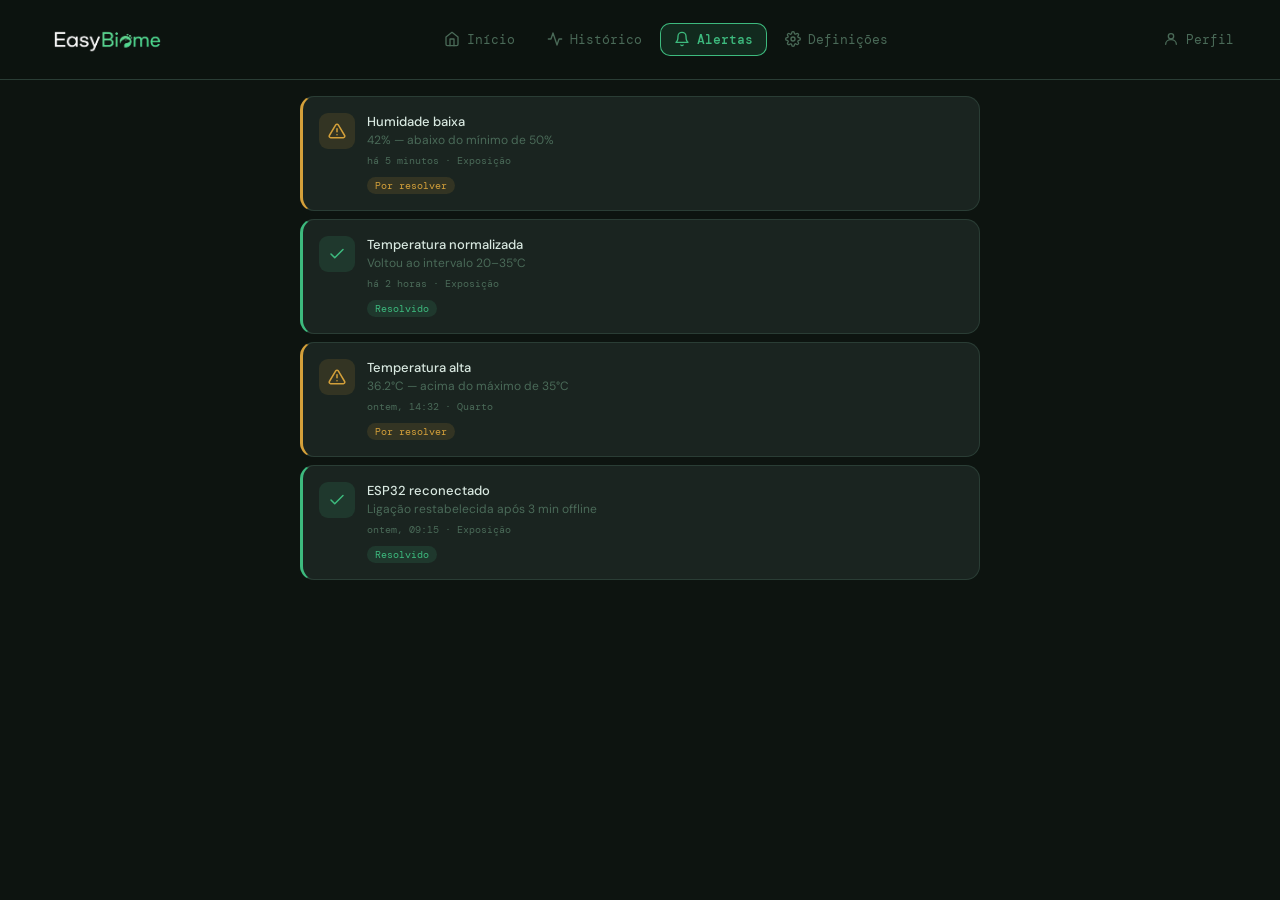
==== commit f2b74178: "Botões no header" ====
--- a/alertas.html
+++ b/alertas.html
@@ -159,6 +159,7 @@
       })
       .then(data => {
         document.getElementById('header-container').innerHTML = data;
+        setActiveNavigation();
       })
       .catch(error => console.error('Erro ao injetar o header:', error));
   </script>
--- a/css/style.css
+++ b/css/style.css
@@ -51,6 +51,7 @@
     max-width: 700px;
   }
 }
+
 @media (min-width: 900px) {
   body {
     max-width: 880px;
@@ -161,11 +162,17 @@
   padding: 0.4rem 0 calc(0.5rem + env(safe-area-inset-bottom));
   z-index: 100;
 }
+
 @media (min-width: 540px) {
-  .bottom-nav { max-width: 700px; }
-}
+  .bottom-nav {
+    max-width: 700px;
+  }
+}
+
 @media (min-width: 900px) {
-  .bottom-nav { max-width: 880px; }
+  .bottom-nav {
+    max-width: 880px;
+  }
 }
 
 .bnav-item {
@@ -267,6 +274,83 @@
   color: #fff;
 }
 
+.manual-banner {
+  margin: 15px 20px;
+  padding: 12px;
+  border-radius: 10px;
+  background: #fff3cd;
+  color: #856404;
+  font-size: 14px;
+  border: 1px solid #ffeeba;
+}
+
+.manual-tag {
+  display: inline-block;
+  margin-left: 8px;
+  padding: 2px 8px;
+  border-radius: 12px;
+  background: #ff9800;
+  color: white;
+  font-size: 11px;
+  font-weight: 600;
+}
+
+.modal-overlay {
+  position: fixed;
+  inset: 0;
+  background: rgba(0, 0, 0, .55);
+  display: flex;
+  justify-content: center;
+  align-items: center;
+  z-index: 9999;
+}
+
+.modal-box {
+  width: 90%;
+  max-width: 360px;
+  background: var(--panel);
+  border: 1px solid var(--border);
+  border-radius: 16px;
+  padding: 24px;
+  text-align: center;
+}
+
+.modal-box h3 {
+  margin-bottom: 12px;
+  color: var(--text);
+}
+
+.modal-box p {
+  color: var(--text2);
+  font-size: 14px;
+  line-height: 1.5;
+}
+
+.modal-actions {
+  margin-top: 22px;
+  display: flex;
+  gap: 12px;
+}
+
+.btn-cancel,
+.btn-confirm {
+  flex: 1;
+  padding: 12px;
+  border: none;
+  border-radius: 10px;
+  cursor: pointer;
+}
+
+.btn-cancel {
+  background: #444;
+  color: white;
+}
+
+.btn-confirm {
+  background: var(--green);
+  color: #fff;
+}
+
 /* Picker bottom sheet */
 .picker-overlay {
   position: fixed;
@@ -291,8 +375,11 @@
   padding: 0.75rem 1.25rem calc(1.25rem + env(safe-area-inset-bottom));
   animation: slideUp .2s ease-out;
 }
+
 @media (min-width: 540px) {
-  .picker-sheet { max-width: 480px; }
+  .picker-sheet {
+    max-width: 480px;
+  }
 }
 
 @keyframes slideUp {
@@ -1096,7 +1183,7 @@
    horizontal no topo (logo | links | perfil), e o
    top-bar de cada página deixa de aparecer.
 ══════════════════════════════ */
-@media (min-width: 1180px) {
+@media (min-width: 992px) {
   body {
     max-width: none;
   }
@@ -1165,6 +1252,8 @@
   .desktop-nav-link.active {
     color: var(--green);
     background: var(--green-g);
+    box-shadow: inset 0 0 0 1px var(--green);
+    font-weight: 500;
   }
 
   /* Esconder o top-bar mobile de cada página (já não faz sentido com a navbar acima) */
@@ -1306,4 +1395,5 @@
   .terrario-hero {
     height: 240px;
   }
-}+}
+
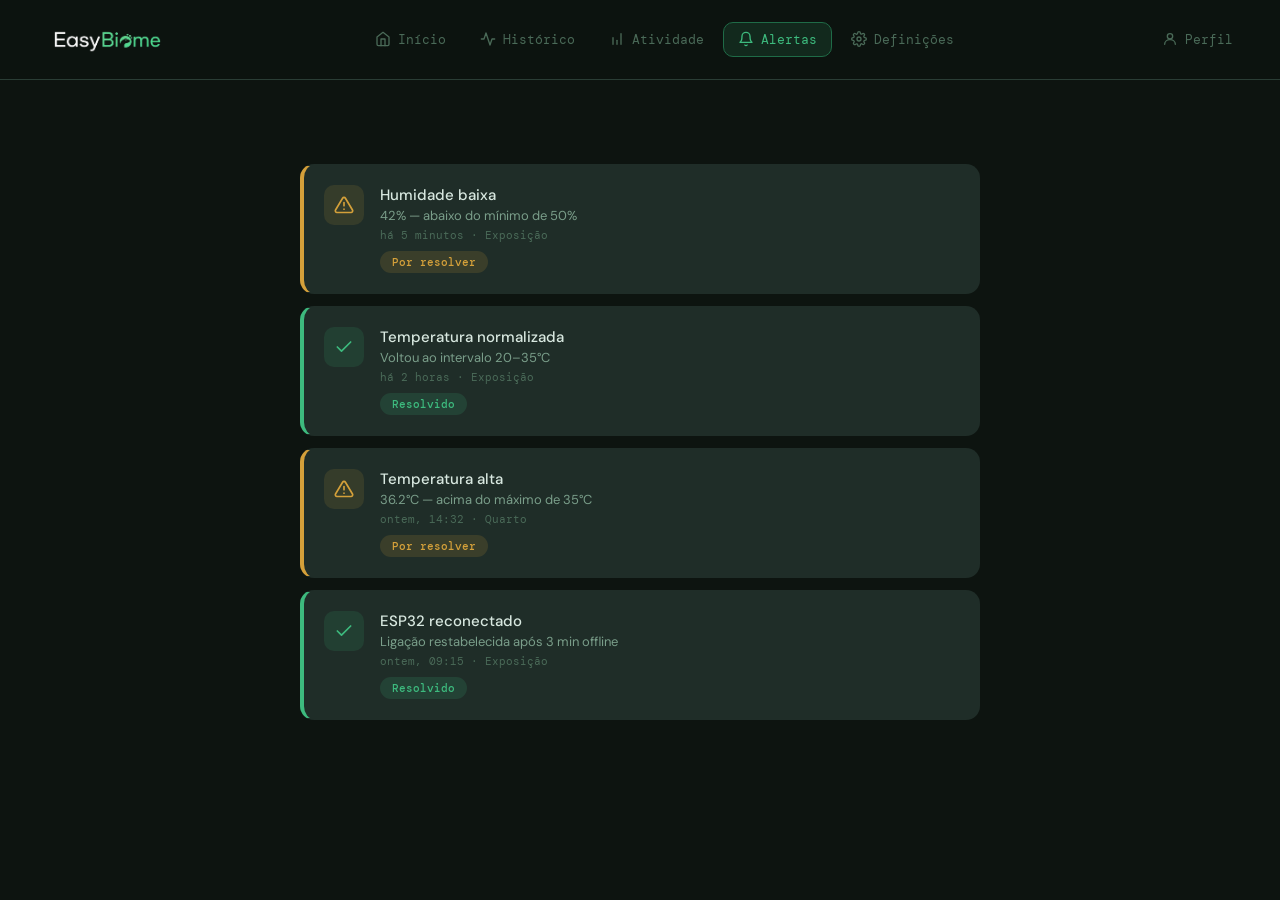
==== commit de6b1bf6: "header responsivo para todas as páginas" ====
--- a/alertas.html
+++ b/alertas.html
@@ -8,7 +8,8 @@
   <link
     href="https://fonts.googleapis.com/css2?family=DM+Mono:wght@400;500&family=DM+Sans:ital,wght@0,300;0,400;0,500;1,300&display=swap"
     rel="stylesheet" />
-  <link rel="stylesheet" href="css/style.css" />
+  <link rel="stylesheet" href="css/alertas.css" />
+  <link rel="stylesheet" href="css/header.css" />
 </head>
 
 <body>
@@ -16,25 +17,6 @@
   <div id="header-container"></div>
 
   <div class="page">
-    <div class="top-bar">
-      <a class="top-logo" href="index.html">
-        <div class="logo-box">
-          <img src="imagens/logotipo.png" alt="EasyBiome Logo">
-        </div>
-      </a>
-
-      <div class="top-bar-title">EasyBiome</div>
-      
-      <button class="icon-btn" onclick="openTerrarioPicker()" aria-label="Trocar terrário">
-        <svg viewBox="0 0 24 24" fill="none" stroke="currentColor" stroke-width="2" stroke-linecap="round"
-          stroke-linejoin="round">
-          <path d="M16 3h5v5M21 3l-7 7" />
-          <path d="M8 21H3v-5M3 21l7-7" />
-          <path d="M21 16v5h-5M21 21l-7-7" />
-          <path d="M3 8V3h5M3 3l7 7" />
-        </svg>
-      </button>
-    </div>
 
     <div class="alert-list">
       <div class="alert-row unread">
@@ -92,76 +74,45 @@
     </div>
   </div>
 
-  <!-- Picker bottom sheet (partilhado) -->
-  <div class="picker-overlay" id="picker-overlay" onclick="closeTerrarioPicker(event)">
-    <div class="picker-sheet">
-      <div class="picker-handle"></div>
-      <div class="sel-label" style="padding:0 0 12px">Os meus terrários</div>
-      <div class="picker-list" id="picker-list"></div>
-      <button class="picker-add" onclick="addTerrario()">
-        <svg width="14" height="14" viewBox="0 0 24 24" fill="none" stroke="currentColor" stroke-width="2.5"
-          stroke-linecap="round">
-          <line x1="12" y1="5" x2="12" y2="19" />
-          <line x1="5" y1="12" x2="19" y2="12" />
-        </svg>
-        Novo terrário
-      </button>
-    </div>
-  </div>
-
-  <nav class="bottom-nav">
-    <a class="bnav-item" href="index.html">
-      <svg viewBox="0 0 24 24" fill="none" stroke="currentColor" stroke-width="2" stroke-linecap="round"
-        stroke-linejoin="round">
-        <path d="M3 9l9-7 9 7v11a2 2 0 0 1-2 2H5a2 2 0 0 1-2-2z" />
-        <polyline points="9 22 9 12 15 12 15 22" />
-      </svg>
-      Início
-    </a>
-    <a class="bnav-item" href="historico.html">
-      <svg viewBox="0 0 24 24" fill="none" stroke="currentColor" stroke-width="2" stroke-linecap="round"
-        stroke-linejoin="round">
-        <polyline points="22 12 18 12 15 21 9 3 6 12 2 12" />
-      </svg>
-      Histórico
-    </a>
-    <a class="bnav-item active" href="alertas.html">
-      <svg viewBox="0 0 24 24" fill="none" stroke="currentColor" stroke-width="2" stroke-linecap="round"
-        stroke-linejoin="round">
-        <path d="M18 8A6 6 0 0 0 6 8c0 7-3 9-3 9h18s-3-2-3-9" />
-        <path d="M13.73 21a2 2 0 0 1-3.46 0" />
-      </svg>
-      Alertas
-    </a>
-    <a class="bnav-item" href="definicoes.html">
-      <svg viewBox="0 0 24 24" fill="none" stroke="currentColor" stroke-width="2" stroke-linecap="round"
-        stroke-linejoin="round">
-        <circle cx="12" cy="12" r="3" />
-        <path
-          d="M19.4 15a1.65 1.65 0 0 0 .33 1.82l.06.06a2 2 0 0 1-2.83 2.83l-.06-.06a1.65 1.65 0 0 0-1.82-.33 1.65 1.65 0 0 0-1 1.51V21a2 2 0 0 1-4 0v-.09A1.65 1.65 0 0 0 9 19.4a1.65 1.65 0 0 0-1.82.33l-.06.06a2 2 0 0 1-2.83-2.83l.06-.06A1.65 1.65 0 0 0 4.68 15a1.65 1.65 0 0 0-1.51-1H3a2 2 0 0 1 0-4h.09A1.65 1.65 0 0 0 4.6 9a1.65 1.65 0 0 0-.33-1.82l-.06-.06a2 2 0 0 1 2.83-2.83l.06.06A1.65 1.65 0 0 0 9 4.68a1.65 1.65 0 0 0 1-1.51V3a2 2 0 0 1 4 0v.09a1.65 1.65 0 0 0 1 1.51 1.65 1.65 0 0 0 1.82-.33l.06-.06a2 2 0 0 1 2.83 2.83l-.06.06A1.65 1.65 0 0 0 19.4 9a1.65 1.65 0 0 0 1.51 1H21a2 2 0 0 1 0 4h-.09a1.65 1.65 0 0 0-1.51 1z" />
-      </svg>
-      Definições
-    </a>
-  </nav>
-
   <script src="js/terrarios.js"></script>
   <script src="js/picker.js"></script>
   <script src="js/nav.js"></script>
   <script src="js/alertas.js"></script>
 
   <script>
-    fetch('header.html')
-      .then(response => {
-        if (!response.ok) {
-          throw new Error('Não foi possível carregar o header.');
+    fetch("header.html")
+    .then(r => r.text())
+    .then(data => {
+        document.getElementById("header-container").innerHTML = data;
+
+        const pagina = window.location.pathname.split("/").pop() || "index.html";
+
+        const titulos = {
+            "index.html": "Início",
+            "historico.html": "Histórico",
+            "atividade.html": "Atividade",
+            "alertas.html": "Alertas",
+            "definicoes.html": "Definições",
+            "profile.html": "Perfil"
+        };
+
+        const titulo = document.getElementById("page-title");
+        if (titulo) {
+            titulo.textContent = titulos[pagina] || "EasyBiome";
         }
-        return response.text();
-      })
-      .then(data => {
-        document.getElementById('header-container').innerHTML = data;
-        setActiveNavigation();
-      })
-      .catch(error => console.error('Erro ao injetar o header:', error));
+
+        document.querySelectorAll(".desktop-nav-link").forEach(link => {
+            if (link.getAttribute("href") === pagina) {
+                link.classList.add("active");
+            }
+        });
+
+        document.querySelectorAll(".bnav-item").forEach(link => {
+            if (link.getAttribute("href") === pagina) {
+                link.classList.add("active");
+            }
+        });
+    });
   </script>
 
 </body>
--- a/css/alertas.css
+++ b/css/alertas.css
@@ -0,0 +1,200 @@
+/* ==========================================================================
+   EASYBIOME — PÁGINA DE ALERTAS (COMPLETO E AUTÓNOMO)
+   ========================================================================== */
+
+/* ── VARIÁVEIS GLOBAIS E CORES ── */
+:root {
+  --bg: #0D1410;
+  --bg2: #131A16;
+  --panel: #1A2420;
+  --panel2: #1F2D28;
+  --border: #2A3D35;
+  --green: #3DBA7E;
+  --green-d: #1F6B47;
+  --green-g: rgba(61, 186, 126, 0.13);
+  --amber: #D4A03A;
+  --red: #C05050;
+  --text: #D8E8E0;
+  --text2: #7A9E8A;
+  --text3: #4A6A58;
+  --mono: 'DM Mono', monospace;
+  --sans: 'DM Sans', sans-serif;
+  --r: 14px;
+}
+
+/* ── RESET E ESTRUTURA BASE ── */
+*,
+*::before,
+*::after {
+  box-sizing: border-box;
+  margin: 0;
+  padding: 0;
+}
+
+body {
+  background: var(--bg);
+  color: var(--text);
+  font-family: var(--sans);
+  max-width: 480px;
+  margin: 0 auto;
+  min-height: 100vh;
+  overflow-x: hidden;
+}
+
+/* Suporte para ecrãs maiores/tablets */
+@media (min-width: 540px) {
+  body { max-width: 700px; }
+}
+@media (min-width: 900px) {
+  body { max-width: 880px; }
+}
+
+/* Contentor da página */
+.page {
+  display: flex;
+  flex-direction: column;
+  padding-bottom: 80px;
+}
+
+/* ── CONTAINER DA LISTA DE ALERTAS ── */
+.alert-list {
+  padding: 1.25rem 1.25rem 0;
+  display: flex;
+  flex-direction: column;
+  gap: 12px; /* Espaço vertical entre os blocos */
+}
+
+/* ── O CARD DE ALERTA ── */
+.alert-row {
+  background: var(--panel2); /* Cor idêntica à do print */
+  border-radius: var(--r);
+  padding: 1.25rem;
+  display: flex;
+  gap: 16px;
+  align-items: flex-start;
+  
+  /* Borda oculta nas laterais e grossa à esquerda */
+  border: 1px solid transparent; 
+  border-left-width: 4px; 
+}
+
+/* Estado: Não lido / Aviso (Âmbar) */
+.alert-row.unread {
+  border-left-color: var(--amber);
+  background: var(--panel2);
+}
+
+/* Estado: Resolvido / Sucesso (Verde) */
+.alert-row.ok {
+  border-left-color: var(--green);
+  background: var(--panel2);
+}
+
+/* ── ÍCONES INTERNOS ── */
+.alert-icon {
+  width: 40px;
+  height: 40px;
+  border-radius: 10px;
+  display: flex;
+  align-items: center;
+  justify-content: center;
+  flex-shrink: 0;
+}
+
+/* Fundos translúcidos dos ícones */
+.alert-icon.warn-bg {
+  background: rgba(214, 160, 58, 0.12);
+}
+
+.alert-icon.ok-bg {
+  background: rgba(61, 186, 126, 0.12);
+}
+
+.alert-icon svg {
+  width: 20px;
+  height: 20px;
+}
+
+.alert-icon.warn-bg svg {
+  color: var(--amber);
+}
+
+.alert-icon.ok-bg svg {
+  color: var(--green);
+}
+
+/* ── TEXTOS ── */
+.alert-body {
+  flex: 1;
+}
+
+.alert-title {
+  font-size: 15px;
+  color: var(--text);
+  font-weight: 500;
+  margin-bottom: 2px;
+}
+
+.alert-desc {
+  font-size: 13px;
+  color: var(--text2);
+  margin-bottom: 4px;
+}
+
+.alert-time {
+  font-family: var(--mono);
+  font-size: 11px;
+  color: var(--text3);
+  margin-bottom: 8px;
+}
+
+/* ── BADGES (Etiquetas "Por resolver" / "Resolvido") ── */
+.alert-badge {
+  display: inline-block;
+  font-size: 11px;
+  font-weight: 500;
+  padding: 4px 12px;
+  border-radius: 99px;
+  font-family: var(--mono);
+}
+
+.alert-badge.unresolved {
+  background: rgba(214, 160, 58, 0.15);
+  color: var(--amber);
+}
+
+.alert-badge.resolved {
+  background: rgba(61, 186, 126, 0.15);
+  color: var(--green);
+}
+
+/* ── EMPTY STATE ── */
+.empty-state {
+  text-align: center;
+  padding: 4rem 1.25rem;
+  color: var(--text3);
+}
+
+.empty-state svg {
+  width: 48px;
+  height: 48px;
+  margin: 0 auto 1rem;
+  display: block;
+  opacity: .3;
+}
+
+/* ── RESPONSIVIDADE PC (Centrar em ecrãs de computador) ── */
+@media (min-width: 992px) {
+  body {
+    max-width: none;
+  }
+  .page {
+    align-items: center;
+  }
+  .alert-list {
+    margin-left: auto;
+    margin-right: auto;
+    max-width: 720px;
+    width: 100%;
+  }
+}
--- a/css/header.css
+++ b/css/header.css
@@ -0,0 +1,244 @@
+/* ==========================================================================
+   CSS EXCLUSIVO PARA O HEADER (desktop-topbar)
+   ========================================================================== */
+
+/* Por padrão (mobile/tablets), o cabeçalho desktop fica completamente oculto */
+.desktop-topbar {
+  display: none;
+}
+
+.top-logo {
+  display: flex;
+  align-items: center;
+  gap: 10px;
+  font-family: var(--mono);
+  font-size: 17px;
+  color: var(--text);
+  text-decoration: none;
+}
+
+.logo-box {
+  width: auto;
+  height: 62px;
+  /* Mobile */
+  display: flex;
+  align-items: center;
+  justify-content: center;
+}
+
+.logo-box img {
+  width: 100%;
+  height: 100%;
+  object-fit: contain;
+}
+
+.bottom-nav {
+  position: fixed;
+  left: 0;
+  right: 0;
+  bottom: 0;
+
+  width: 100%;
+  max-width: none;
+
+  display: flex;
+  justify-content: space-around;
+
+  z-index: 1000;
+
+  background: #0D1410F5;
+  backdrop-filter: blur(14px);
+  border-top: 1px solid var(--border);
+}
+
+.bnav-item {
+  flex: 1;
+  display: flex;
+  flex-direction: column;
+  align-items: center;
+  gap: 3px;
+  padding: 6px 0;
+  color: var(--text3);
+  text-decoration: none;
+  font-family: var(--mono);
+  font-size: 10px;
+  transition: .15s;
+}
+
+.bnav-item svg {
+  width: 22px;
+  height: 22px;
+}
+
+.bnav-item.active {
+  color: var(--green);
+}
+
+@media (min-width:540px) {
+  .bottom-nav {
+    max-width: 700px;
+  }
+}
+
+@media (min-width:900px) {
+  .bottom-nav {
+    max-width: 880px;
+  }
+}
+
+@media (min-width:992px) {
+  .bottom-nav {
+    display: none;
+  }
+}
+
+/* Ativação e estilização apenas para ecrãs largos (Desktop a partir de 1180px) */
+@media (min-width: 992px) {
+  .desktop-topbar {
+    display: flex;
+    align-items: center;
+    justify-content: space-between;
+    gap: 16px;
+    padding: 0.9rem 2rem;
+    position: sticky;
+    top: 0;
+    z-index: 100;
+    background: #0D1410EE;
+    backdrop-filter: blur(10px);
+    border-bottom: 1px solid var(--border);
+  }
+
+  .logo-box {
+    height: 50px;
+  }
+
+  /* Links centrais da Navegação */
+  .desktop-topbar-links {
+    display: flex;
+    gap: 4px;
+    flex: 1;
+    justify-content: center;
+    min-width: 0;
+  }
+
+  /* Estilo base de todos os links do Header (incluindo o Perfil) */
+  .desktop-nav-link {
+    display: flex;
+    align-items: center;
+    gap: 7px;
+    padding: 8px 14px;
+    border-radius: 10px;
+    border: 1px solid transparent;
+    font-family: var(--mono);
+    font-size: 13px;
+    color: var(--text3);
+    text-decoration: none;
+    white-space: nowrap;
+    transition: color 0.15s, background 0.15s;
+  }
+
+  .desktop-nav-link svg {
+    width: 16px;
+    height: 16px;
+    flex-shrink: 0;
+  }
+
+  /* Estados de Interação (Hover e Foco) */
+  .desktop-nav-link:hover {
+    color: var(--text2);
+    background: var(--panel);
+  }
+
+  /* Estado Ativo (Página Atual) */
+  .desktop-nav-link.active {
+    color: var(--green);
+    background: var(--green-g);
+    border-color: var(--green-d);
+  }
+}
+
+.mobile-topbar {
+  display: flex;
+  align-items: center;
+  justify-content: space-between;
+
+  position: fixed;
+  top: 0;
+  left: 0;
+  right: 0;
+
+  height: 64px;
+  padding: 0 16px;
+
+  background: #0D1410EE;
+  backdrop-filter: blur(10px);
+  border-bottom: 1px solid var(--border);
+
+  z-index: 1000;
+}
+
+.page {
+  padding-top: 64px;
+  padding-bottom: 80px;
+}
+
+.mobile-title {
+  position: absolute;
+  left: 50%;
+  top: 50%;
+  transform: translate(-50%, -50%);
+
+  width: calc(100% - 120px);
+  text-align: center;
+
+  font-family: var(--mono);
+  font-size: 15px;
+  font-weight: 600;
+
+  pointer-events: none;
+}
+
+.mobile-topbar .top-logo {
+  width: 82px;
+  height: 82px;
+  display: flex;
+  align-items: center;
+}
+
+.desktop-topbar .top-logo {
+  width: auto;
+}
+
+.mobile-profile {
+  width: 42px;
+  height: 42px;
+
+  display: flex;
+  align-items: center;
+  justify-content: center;
+
+  border-radius: 50%;
+  background: var(--panel);
+
+  color: var(--text);
+  text-decoration: none;
+}
+
+.mobile-profile svg {
+  width: 20px;
+  height: 20px;
+}
+
+
+
+@media (min-width:992px) {
+  .mobile-topbar {
+    display: none;
+  }
+}
+
+@media (max-width:991px) {
+  .desktop-topbar {
+    display: none;
+  }
+}
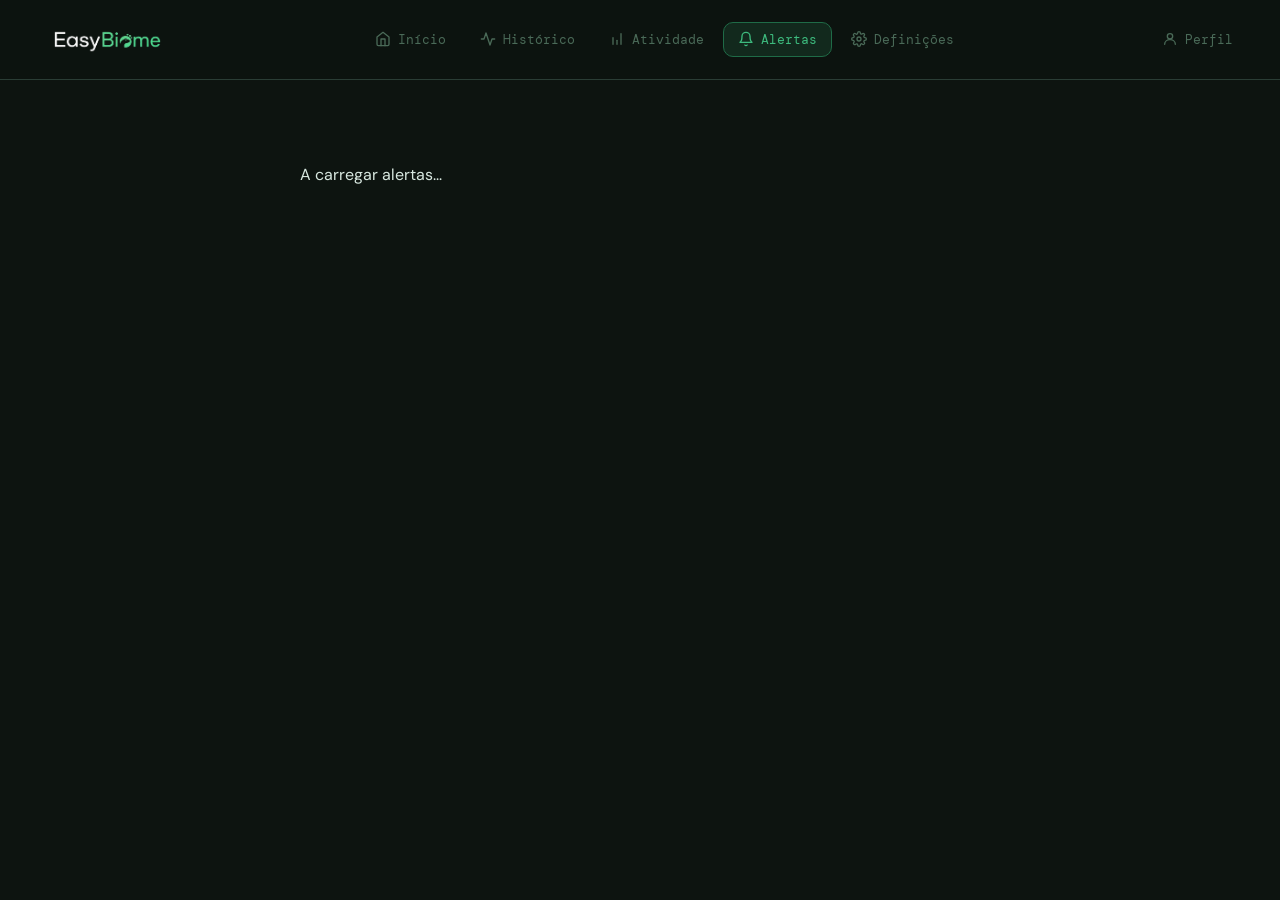
==== commit 85436cf4: "alertas" ====
--- a/alertas.html
+++ b/alertas.html
@@ -18,60 +18,13 @@
 
   <div class="page">
 
-    <div class="alert-list">
-      <div class="alert-row unread">
-        <div class="alert-icon warn-bg"><svg viewBox="0 0 24 24" fill="none" stroke="currentColor" stroke-width="2"
-            stroke-linecap="round" stroke-linejoin="round">
-            <path d="M10.29 3.86L1.82 18a2 2 0 0 0 1.71 3h16.94a2 2 0 0 0 1.71-3L13.71 3.86a2 2 0 0 0-3.42 0z" />
-            <line x1="12" y1="9" x2="12" y2="13" />
-            <line x1="12" y1="17" x2="12.01" y2="17" />
-          </svg></div>
-        <div class="alert-body">
-          <div class="alert-title">Humidade baixa</div>
-          <div class="alert-desc">42% — abaixo do mínimo de 50%</div>
-          <div class="alert-time">há 5 minutos · Exposição</div>
-          <div style="margin-top:6px"><span class="alert-badge unresolved">Por resolver</span></div>
-        </div>
-      </div>
-      <div class="alert-row ok">
-        <div class="alert-icon ok-bg"><svg viewBox="0 0 24 24" fill="none" stroke="currentColor" stroke-width="2"
-            stroke-linecap="round" stroke-linejoin="round">
-            <polyline points="20 6 9 17 4 12" />
-          </svg></div>
-        <div class="alert-body">
-          <div class="alert-title">Temperatura normalizada</div>
-          <div class="alert-desc">Voltou ao intervalo 20–35°C</div>
-          <div class="alert-time">há 2 horas · Exposição</div>
-          <div style="margin-top:6px"><span class="alert-badge resolved">Resolvido</span></div>
-        </div>
-      </div>
-      <div class="alert-row unread">
-        <div class="alert-icon warn-bg"><svg viewBox="0 0 24 24" fill="none" stroke="currentColor" stroke-width="2"
-            stroke-linecap="round" stroke-linejoin="round">
-            <path d="M10.29 3.86L1.82 18a2 2 0 0 0 1.71 3h16.94a2 2 0 0 0 1.71-3L13.71 3.86a2 2 0 0 0-3.42 0z" />
-            <line x1="12" y1="9" x2="12" y2="13" />
-            <line x1="12" y1="17" x2="12.01" y2="17" />
-          </svg></div>
-        <div class="alert-body">
-          <div class="alert-title">Temperatura alta</div>
-          <div class="alert-desc">36.2°C — acima do máximo de 35°C</div>
-          <div class="alert-time">ontem, 14:32 · Quarto</div>
-          <div style="margin-top:6px"><span class="alert-badge unresolved">Por resolver</span></div>
-        </div>
-      </div>
-      <div class="alert-row ok">
-        <div class="alert-icon ok-bg"><svg viewBox="0 0 24 24" fill="none" stroke="currentColor" stroke-width="2"
-            stroke-linecap="round" stroke-linejoin="round">
-            <polyline points="20 6 9 17 4 12" />
-          </svg></div>
-        <div class="alert-body">
-          <div class="alert-title">ESP32 reconectado</div>
-          <div class="alert-desc">Ligação restabelecida após 3 min offline</div>
-          <div class="alert-time">ontem, 09:15 · Exposição</div>
-          <div style="margin-top:6px"><span class="alert-badge resolved">Resolvido</span></div>
-        </div>
-      </div>
+    <div class="alert-list" id="alert-list">
+
+    <div class="loading">
+        A carregar alertas...
     </div>
+
+</div>
   </div>
 
   <script src="js/terrarios.js"></script>
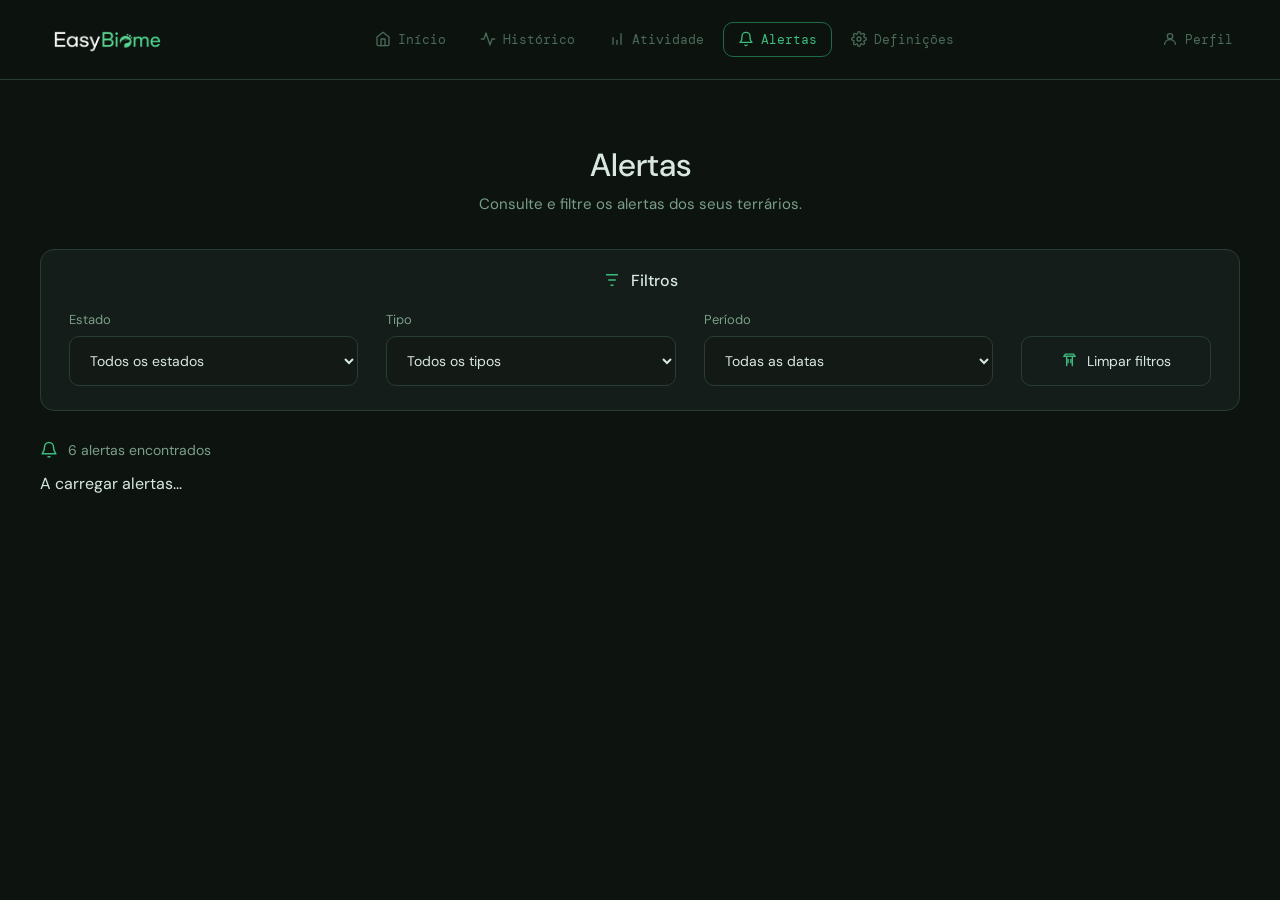
==== commit 8fdbb248: "alertas" ====
--- a/alertas.html
+++ b/alertas.html
@@ -2,72 +2,296 @@
 <html lang="pt">
 
 <head>
-  <meta charset="UTF-8" />
-  <meta name="viewport" content="width=device-width, initial-scale=1.0, viewport-fit=cover" />
-  <title>EasyBiome — Alertas</title>
-  <link
-    href="https://fonts.googleapis.com/css2?family=DM+Mono:wght@400;500&family=DM+Sans:ital,wght@0,300;0,400;0,500;1,300&display=swap"
-    rel="stylesheet" />
-  <link rel="stylesheet" href="css/alertas.css" />
-  <link rel="stylesheet" href="css/header.css" />
+    <meta charset="UTF-8" />
+    <meta name="viewport" content="width=device-width, initial-scale=1.0, viewport-fit=cover" />
+
+    <title>EasyBiome — Alertas</title>
+
+    <link
+        href="https://fonts.googleapis.com/css2?family=DM+Mono:wght@400;500&family=DM+Sans:ital,wght@0,300;0,400;0,500;1,300&display=swap"
+        rel="stylesheet"
+    />
+
+    <link rel="stylesheet" href="css/alertas.css" />
+    <link rel="stylesheet" href="css/header.css" />
 </head>
 
 <body>
 
-  <div id="header-container"></div>
-
-  <div class="page">
-
-    <div class="alert-list" id="alert-list">
-
-    <div class="loading">
-        A carregar alertas...
-    </div>
-
-</div>
-  </div>
-
-  <script src="js/terrarios.js"></script>
-  <script src="js/picker.js"></script>
-  <script src="js/nav.js"></script>
-  <script src="js/alertas.js"></script>
-
-  <script>
-    fetch("header.html")
-    .then(r => r.text())
-    .then(data => {
-        document.getElementById("header-container").innerHTML = data;
-
-        const pagina = window.location.pathname.split("/").pop() || "index.html";
-
-        const titulos = {
-            "index.html": "Início",
-            "historico.html": "Histórico",
-            "atividade.html": "Atividade",
-            "alertas.html": "Alertas",
-            "definicoes.html": "Definições",
-            "profile.html": "Perfil"
-        };
-
-        const titulo = document.getElementById("page-title");
-        if (titulo) {
-            titulo.textContent = titulos[pagina] || "EasyBiome";
-        }
-
-        document.querySelectorAll(".desktop-nav-link").forEach(link => {
-            if (link.getAttribute("href") === pagina) {
-                link.classList.add("active");
-            }
-        });
-
-        document.querySelectorAll(".bnav-item").forEach(link => {
-            if (link.getAttribute("href") === pagina) {
-                link.classList.add("active");
-            }
-        });
-    });
-  </script>
+    <!-- HEADER -->
+    <div id="header-container"></div>
+
+
+    <main class="page">
+
+    <!-- CABEÇALHO -->
+    <section class="alert-page-header">
+
+        <h1 class="alert-page-title">
+            Alertas
+        </h1>
+
+        <p class="alert-page-subtitle">
+            Consulte e filtre os alertas dos seus terrários.
+        </p>
+
+    </section>
+
+
+    <!-- CAIXA DE FILTROS -->
+    <section class="alert-filters">
+
+        <div class="filters-title">
+            <svg viewBox="0 0 24 24" fill="none"
+                 stroke="currentColor"
+                 stroke-width="2">
+                <path d="M4 5h16"/>
+                <path d="M7 12h10"/>
+                <path d="M10 19h4"/>
+            </svg>
+
+            <span>Filtros</span>
+        </div>
+
+
+        <div class="filters-controls">
+
+            <div class="filter-group">
+
+                <label for="filtro-estado">
+                    Estado
+                </label>
+
+                <select id="filtro-estado">
+
+                    <option value="todos">
+                        Todos os estados
+                    </option>
+
+                    <option value="pendentes">
+                        Por resolver
+                    </option>
+
+                    <option value="resolvidos">
+                        Resolvidos
+                    </option>
+
+                </select>
+
+            </div>
+
+
+            <div class="filter-group">
+
+                <label for="filtro-tipo">
+                    Tipo
+                </label>
+
+                <select id="filtro-tipo">
+
+                    <option value="todos">
+                        Todos os tipos
+                    </option>
+
+                    <option value="temperatura">
+                        Temperatura
+                    </option>
+
+                    <option value="humidade">
+                        Humidade
+                    </option>
+
+                </select>
+
+            </div>
+
+
+            <div class="filter-group">
+
+                <label for="filtro-data">
+                    Período
+                </label>
+
+                <select id="filtro-data">
+
+                    <option value="todos">
+                        Todas as datas
+                    </option>
+
+                    <option value="hoje">
+                        Hoje
+                    </option>
+
+                    <option value="7dias">
+                        Últimos 7 dias
+                    </option>
+
+                    <option value="30dias">
+                        Últimos 30 dias
+                    </option>
+
+                </select>
+
+            </div>
+
+
+            <button
+                type="button"
+                id="limpar-filtros"
+                class="clear-filters"
+            >
+
+                <svg viewBox="0 0 24 24"
+                     fill="none"
+                     stroke="currentColor"
+                     stroke-width="2">
+
+                    <path d="M3 6h18"/>
+                    <path d="M8 6v14"/>
+                    <path d="M16 6v14"/>
+                    <path d="M5 6l1-3h12l1 3"/>
+                    <path d="M10 10v6"/>
+                    <path d="M14 10v6"/>
+
+                </svg>
+
+                Limpar filtros
+
+            </button>
+
+        </div>
+
+    </section>
+
+
+    <!-- BARRA SUPERIOR DOS RESULTADOS -->
+    <section class="alerts-toolbar">
+
+        <div class="alerts-count">
+
+            <svg viewBox="0 0 24 24"
+                 fill="none"
+                 stroke="currentColor"
+                 stroke-width="2">
+
+                <path d="M18 8a6 6 0 0 0-12 0c0 7-3 7-3 9h18c0-2-3-2-3-9"/>
+                <path d="M10 21h4"/>
+
+            </svg>
+
+            <span id="alert-count">
+                6 alertas encontrados
+            </span>
+
+        </div>
+    </section>
+
+
+    <!-- ALERTAS -->
+    <section
+        class="alert-list"
+        id="alert-list"
+    >
+
+        <div class="loading">
+            A carregar alertas...
+        </div>
+
+    </section>
+</main>
+
+
+    <!-- SCRIPTS -->
+    <script src="js/config.js"></script>
+    <script src="js/terrarios.js"></script>
+    <script src="js/picker.js"></script>
+    <script src="js/nav.js"></script>
+    <script src="js/alertas.js"></script>
+
+
+    <!-- HEADER -->
+    <script>
+
+        fetch("header.html")
+
+            .then(r => r.text())
+
+            .then(data => {
+
+                document
+                    .getElementById("header-container")
+                    .innerHTML = data;
+
+
+                const pagina =
+                    window.location.pathname
+                    .split("/")
+                    .pop() || "index.html";
+
+
+                const titulos = {
+
+                    "index.html": "Início",
+
+                    "historico.html": "Histórico",
+
+                    "atividade.html": "Atividade",
+
+                    "alertas.html": "Alertas",
+
+                    "definicoes.html": "Definições",
+
+                    "profile.html": "Perfil"
+
+                };
+
+
+                const titulo =
+                    document.getElementById("page-title");
+
+
+                if (titulo) {
+
+                    titulo.textContent =
+                        titulos[pagina] || "EasyBiome";
+
+                }
+
+
+                document
+                    .querySelectorAll(".desktop-nav-link")
+                    .forEach(link => {
+
+                        if (
+                            link.getAttribute("href")
+                            === pagina
+                        ) {
+
+                            link.classList.add("active");
+
+                        }
+
+                    });
+
+
+                document
+                    .querySelectorAll(".bnav-item")
+                    .forEach(link => {
+
+                        if (
+                            link.getAttribute("href")
+                            === pagina
+                        ) {
+
+                            link.classList.add("active");
+
+                        }
+
+                    });
+
+            });
+
+    </script>
 
 </body>
-
 </html>
--- a/css/alertas.css
+++ b/css/alertas.css
@@ -1,200 +1,721 @@
 /* ==========================================================================
-   EASYBIOME — PÁGINA DE ALERTAS (COMPLETO E AUTÓNOMO)
-   ========================================================================== */
-
-/* ── VARIÁVEIS GLOBAIS E CORES ── */
+   EASYBIOME — ALERTAS
+   ========================================================================== */
+
 :root {
+
   --bg: #0D1410;
   --bg2: #131A16;
-  --panel: #1A2420;
-  --panel2: #1F2D28;
+
+  --panel: #141D19;
+  --panel2: #18241F;
+
   --border: #2A3D35;
+
   --green: #3DBA7E;
   --green-d: #1F6B47;
-  --green-g: rgba(61, 186, 126, 0.13);
+
   --amber: #D4A03A;
-  --red: #C05050;
+
   --text: #D8E8E0;
   --text2: #7A9E8A;
   --text3: #4A6A58;
+
   --mono: 'DM Mono', monospace;
   --sans: 'DM Sans', sans-serif;
+
   --r: 14px;
-}
-
-/* ── RESET E ESTRUTURA BASE ── */
+
+}
+
+
+/* ==========================================================================
+   RESET
+   ========================================================================== */
+
 *,
 *::before,
 *::after {
+
   box-sizing: border-box;
+
   margin: 0;
   padding: 0;
-}
+
+}
+
 
 body {
+
   background: var(--bg);
+
   color: var(--text);
+
   font-family: var(--sans);
-  max-width: 480px;
+
+  min-height: 100vh;
+
+  overflow-x: hidden;
+
+}
+
+
+/* ==========================================================================
+   PÁGINA
+   ========================================================================== */
+
+.page {
+
+  width: calc(100% - 80px);
+
+  max-width: 1380px;
+
   margin: 0 auto;
-  min-height: 100vh;
-  overflow-x: hidden;
-}
-
-/* Suporte para ecrãs maiores/tablets */
-@media (min-width: 540px) {
-  body { max-width: 700px; }
-}
-@media (min-width: 900px) {
-  body { max-width: 880px; }
-}
-
-/* Contentor da página */
-.page {
-  display: flex;
+
+  padding: 3rem 0 4rem;
+
+}
+
+
+/* ==========================================================================
+   CABEÇALHO
+   ========================================================================== */
+
+.alert-page-header {
+
+  text-align: center;
+
+  margin-bottom: 2.2rem;
+
+}
+
+
+.alert-page-title {
+
+  font-size: 32px;
+
+  font-weight: 500;
+
+  color: var(--text);
+
+}
+
+
+.alert-page-subtitle {
+
+  margin-top: 8px;
+
+  font-size: 15px;
+
+  color: var(--text2);
+
+}
+
+
+/* ==========================================================================
+   FILTROS
+   ========================================================================== */
+
+.alert-filters {
+
+  width: 100%;
+
+  padding: 20px 28px 24px;
+
+  background: var(--panel);
+
+  border: 1px solid var(--border);
+
+  border-radius: var(--r);
+
+  margin-bottom: 30px;
+
+}
+
+
+/* Título filtros */
+
+.filters-title {
+
+  display: flex;
+
+  align-items: center;
+
+  justify-content: center;
+
+  gap: 10px;
+
+  margin-bottom: 20px;
+
+  font-size: 16px;
+
+  font-weight: 500;
+
+}
+
+
+.filters-title svg {
+
+  width: 18px;
+
+  height: 18px;
+
+  color: var(--green);
+
+}
+
+
+/* Área dos filtros */
+
+.filters-controls {
+
+  display: grid;
+
+  grid-template-columns:
+    1fr
+    1fr
+    1fr
+    190px;
+
+  gap: 28px;
+
+  align-items: end;
+
+}
+
+
+/* Grupo */
+
+.filter-group {
+
+  display: flex;
+
   flex-direction: column;
-  padding-bottom: 80px;
-}
-
-/* ── CONTAINER DA LISTA DE ALERTAS ── */
+
+  gap: 8px;
+
+}
+
+
+.filter-group label {
+
+  font-size: 13px;
+
+  color: var(--text2);
+
+}
+
+
+/* Select */
+
+.alert-filters select {
+
+  width: 100%;
+
+  height: 50px;
+
+  padding: 0 16px;
+
+  background: var(--bg2);
+
+  color: var(--text);
+
+  border: 1px solid var(--border);
+
+  border-radius: 10px;
+
+  font-family: var(--sans);
+
+  font-size: 14px;
+
+  outline: none;
+
+  cursor: pointer;
+
+}
+
+
+.alert-filters select:focus {
+
+  border-color: var(--green);
+
+}
+
+
+/* Botão limpar */
+
+.clear-filters {
+
+  height: 50px;
+
+  display: flex;
+
+  align-items: center;
+
+  justify-content: center;
+
+  gap: 9px;
+
+  padding: 0 18px;
+
+  background: transparent;
+
+  color: var(--text);
+
+  border: 1px solid var(--border);
+
+  border-radius: 10px;
+
+  font-family: var(--sans);
+
+  font-size: 14px;
+
+  cursor: pointer;
+
+  transition: .2s;
+
+}
+
+
+.clear-filters svg {
+
+  width: 17px;
+
+  height: 17px;
+
+  color: var(--green);
+
+}
+
+
+.clear-filters:hover {
+
+  border-color: var(--green);
+
+  background: var(--green-g);
+
+}
+
+
+/* ==========================================================================
+   TOOLBAR
+   ========================================================================== */
+
+.alerts-toolbar {
+
+  display: flex;
+
+  align-items: center;
+
+  justify-content: space-between;
+
+  margin-bottom: 14px;
+
+}
+
+
+/* Contador */
+
+.alerts-count {
+
+  display: flex;
+
+  align-items: center;
+
+  gap: 10px;
+
+  color: var(--text2);
+
+  font-size: 14px;
+
+}
+
+
+.alerts-count svg {
+
+  width: 18px;
+
+  height: 18px;
+
+  color: var(--green);
+
+}
+
+/* ==========================================================================
+   GRID
+   ========================================================================== */
+
 .alert-list {
-  padding: 1.25rem 1.25rem 0;
-  display: flex;
+
+  display: grid;
+
+  grid-template-columns:
+    repeat(3, minmax(0, 1fr));
+
+  gap: 14px;
+
+}
+
+
+/* ==========================================================================
+   CARD
+   ========================================================================== */
+
+.alert-row {
+
+  min-width: 0;
+
+  min-height: 210px;
+
+  padding: 26px;
+
+  display: flex;
+
+  gap: 18px;
+
+  background: var(--panel);
+
+  border: 1px solid var(--border);
+
+  border-left: 4px solid var(--green);
+
+  border-radius: var(--r);
+
+  transition: .2s;
+
+}
+
+
+.alert-row:hover {
+
+  transform: translateY(-2px);
+
+}
+
+
+.alert-row.unread {
+
+  border-left-color: var(--amber);
+
+}
+
+
+.alert-row.ok {
+
+  border-left-color: var(--green);
+
+}
+
+
+/* ==========================================================================
+   ÍCONE
+   ========================================================================== */
+
+.alert-icon {
+
+  width: 48px;
+
+  height: 48px;
+
+  flex-shrink: 0;
+
+  border-radius: 50%;
+
+  display: flex;
+
+  align-items: center;
+
+  justify-content: center;
+
+}
+
+
+.alert-icon.ok-bg {
+
+  background: rgba(61, 186, 126, .14);
+
+}
+
+
+.alert-icon.warn-bg {
+
+  background: rgba(214, 160, 58, .14);
+
+}
+
+
+.alert-icon svg {
+
+  width: 23px;
+
+  height: 23px;
+
+}
+
+
+.alert-icon.ok-bg svg {
+
+  color: var(--green);
+
+}
+
+
+.alert-icon.warn-bg svg {
+
+  color: var(--amber);
+
+}
+
+
+/* ==========================================================================
+   CORPO
+   ========================================================================== */
+
+.alert-body {
+
+  flex: 1;
+
+  min-width: 0;
+
+}
+
+
+.alert-title {
+
+  font-size: 17px;
+
+  font-weight: 500;
+
+  color: var(--text);
+
+  margin-bottom: 6px;
+
+}
+
+
+.alert-desc {
+
+  font-size: 13px;
+
+  color: var(--text2);
+
+  margin-bottom: 22px;
+
+}
+
+
+/* ==========================================================================
+   VALOR / LIMITE
+   ========================================================================== */
+
+.alert-value {
+
+  display: flex;
+
+  gap: 30px;
+
+  margin-bottom: 20px;
+
+}
+
+
+.alert-value > div {
+
+  display: flex;
+
   flex-direction: column;
-  gap: 12px; /* Espaço vertical entre os blocos */
-}
-
-/* ── O CARD DE ALERTA ── */
-.alert-row {
-  background: var(--panel2); /* Cor idêntica à do print */
-  border-radius: var(--r);
-  padding: 1.25rem;
-  display: flex;
-  gap: 16px;
-  align-items: flex-start;
-  
-  /* Borda oculta nas laterais e grossa à esquerda */
-  border: 1px solid transparent; 
-  border-left-width: 4px; 
-}
-
-/* Estado: Não lido / Aviso (Âmbar) */
-.alert-row.unread {
-  border-left-color: var(--amber);
-  background: var(--panel2);
-}
-
-/* Estado: Resolvido / Sucesso (Verde) */
-.alert-row.ok {
-  border-left-color: var(--green);
-  background: var(--panel2);
-}
-
-/* ── ÍCONES INTERNOS ── */
-.alert-icon {
-  width: 40px;
-  height: 40px;
-  border-radius: 10px;
-  display: flex;
-  align-items: center;
-  justify-content: center;
-  flex-shrink: 0;
-}
-
-/* Fundos translúcidos dos ícones */
-.alert-icon.warn-bg {
-  background: rgba(214, 160, 58, 0.12);
-}
-
-.alert-icon.ok-bg {
-  background: rgba(61, 186, 126, 0.12);
-}
-
-.alert-icon svg {
-  width: 20px;
-  height: 20px;
-}
-
-.alert-icon.warn-bg svg {
+
+  gap: 7px;
+
+}
+
+
+.alert-value > div + div {
+
+  padding-left: 30px;
+
+  border-left: 1px solid var(--border);
+
+}
+
+
+.alert-value span {
+
+  font-size: 12px;
+
+  color: var(--text2);
+
+}
+
+
+.alert-value strong {
+
+  font-family: var(--mono);
+
+  font-size: 14px;
+
+  font-weight: 500;
+
+  color: var(--text);
+
+}
+
+
+/* ==========================================================================
+   DATA
+   ========================================================================== */
+
+.alert-time {
+
+  font-family: var(--mono);
+
+  font-size: 11px;
+
+  color: var(--text2);
+
+  margin-bottom: 0;
+
+}
+
+
+/* ==========================================================================
+   BADGES
+   ========================================================================== */
+
+.alert-badge {
+
+  display: inline-block;
+
+  margin-top: 14px;
+
+  padding: 6px 13px;
+
+  border-radius: 20px;
+
+  font-family: var(--mono);
+
+  font-size: 10px;
+
+}
+
+
+.alert-badge.resolved {
+
+  color: var(--green);
+
+  background: rgba(61, 186, 126, .14);
+
+}
+
+
+.alert-badge.unresolved {
+
   color: var(--amber);
-}
-
-.alert-icon.ok-bg svg {
-  color: var(--green);
-}
-
-/* ── TEXTOS ── */
-.alert-body {
-  flex: 1;
-}
-
-.alert-title {
-  font-size: 15px;
-  color: var(--text);
-  font-weight: 500;
-  margin-bottom: 2px;
-}
-
-.alert-desc {
-  font-size: 13px;
-  color: var(--text2);
-  margin-bottom: 4px;
-}
-
-.alert-time {
-  font-family: var(--mono);
-  font-size: 11px;
-  color: var(--text3);
-  margin-bottom: 8px;
-}
-
-/* ── BADGES (Etiquetas "Por resolver" / "Resolvido") ── */
-.alert-badge {
-  display: inline-block;
-  font-size: 11px;
-  font-weight: 500;
-  padding: 4px 12px;
-  border-radius: 99px;
-  font-family: var(--mono);
-}
-
-.alert-badge.unresolved {
-  background: rgba(214, 160, 58, 0.15);
-  color: var(--amber);
-}
-
-.alert-badge.resolved {
-  background: rgba(61, 186, 126, 0.15);
-  color: var(--green);
-}
-
-/* ── EMPTY STATE ── */
-.empty-state {
-  text-align: center;
-  padding: 4rem 1.25rem;
-  color: var(--text3);
-}
-
-.empty-state svg {
-  width: 48px;
-  height: 48px;
-  margin: 0 auto 1rem;
-  display: block;
-  opacity: .3;
-}
-
-/* ── RESPONSIVIDADE PC (Centrar em ecrãs de computador) ── */
-@media (min-width: 992px) {
-  body {
-    max-width: none;
-  }
+
+  background: rgba(214, 160, 58, .14);
+
+}
+
+/* ==========================================================================
+   TABLET
+   ========================================================================== */
+
+@media (max-width: 1000px) {
+
   .page {
-    align-items: center;
-  }
+
+    width: calc(100% - 40px);
+
+  }
+
+
+  .filters-controls {
+
+    grid-template-columns:
+      1fr
+      1fr;
+
+  }
+
+
+  .clear-filters {
+
+    width: 100%;
+
+  }
+
+
   .alert-list {
-    margin-left: auto;
-    margin-right: auto;
-    max-width: 720px;
-    width: 100%;
-  }
+
+    grid-template-columns:
+      repeat(2, minmax(0, 1fr));
+
+  }
+
+}
+
+
+/* ==========================================================================
+   MOBILE
+   ========================================================================== */
+
+@media (max-width: 650px) {
+
+  .page {
+
+    width: calc(100% - 24px);
+
+    padding-top: 2rem;
+
+  }
+
+
+  .alert-page-title {
+
+    font-size: 26px;
+
+  }
+
+
+  .filters-controls {
+
+    grid-template-columns: 1fr;
+
+    gap: 14px;
+
+  }
+
+
+  .alert-filters {
+
+    padding: 18px;
+
+  }
+
+
+  .alerts-toolbar {
+
+    flex-direction: column;
+
+    align-items: stretch;
+
+    gap: 14px;
+
+  }
+
+  .alert-list {
+
+    grid-template-columns: 1fr;
+
+  }
+
+
+  .alert-row {
+
+    min-height: auto;
+
+    padding: 20px;
+
+  }
+
 }
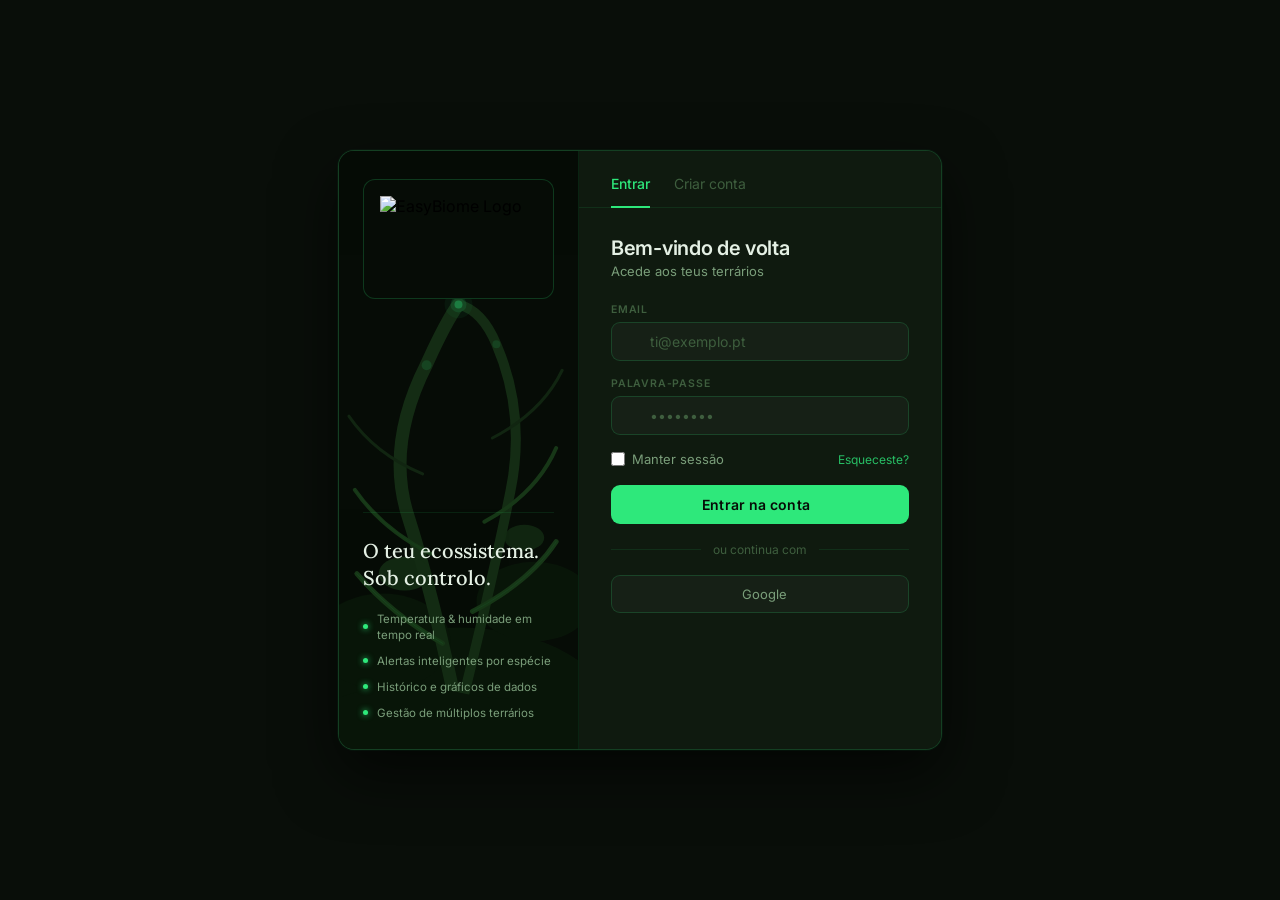
==== commit c7b1b02b: "sessões" ====
--- a/alertas.html
+++ b/alertas.html
@@ -203,6 +203,7 @@
 
     <!-- SCRIPTS -->
     <script src="js/config.js"></script>
+    <script src="js/auth.js"></script>
     <script src="js/terrarios.js"></script>
     <script src="js/picker.js"></script>
     <script src="js/nav.js"></script>
